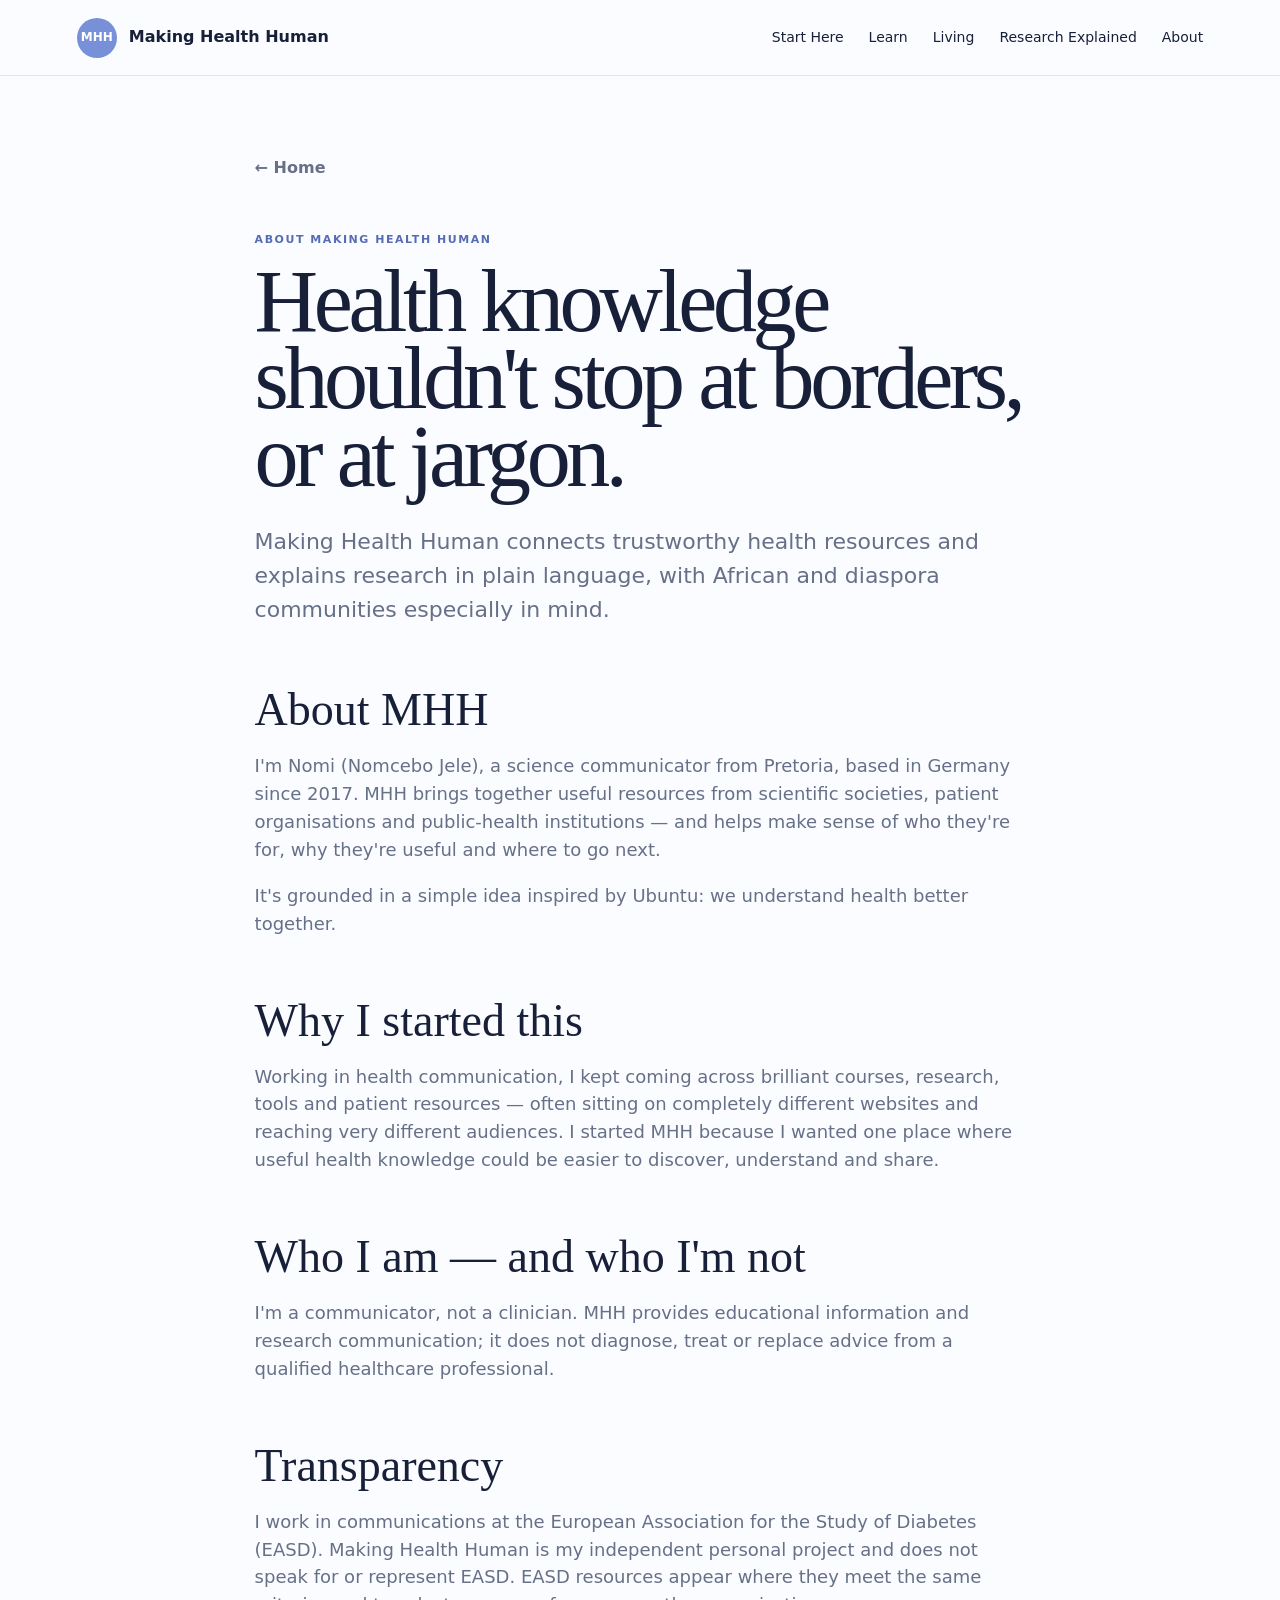
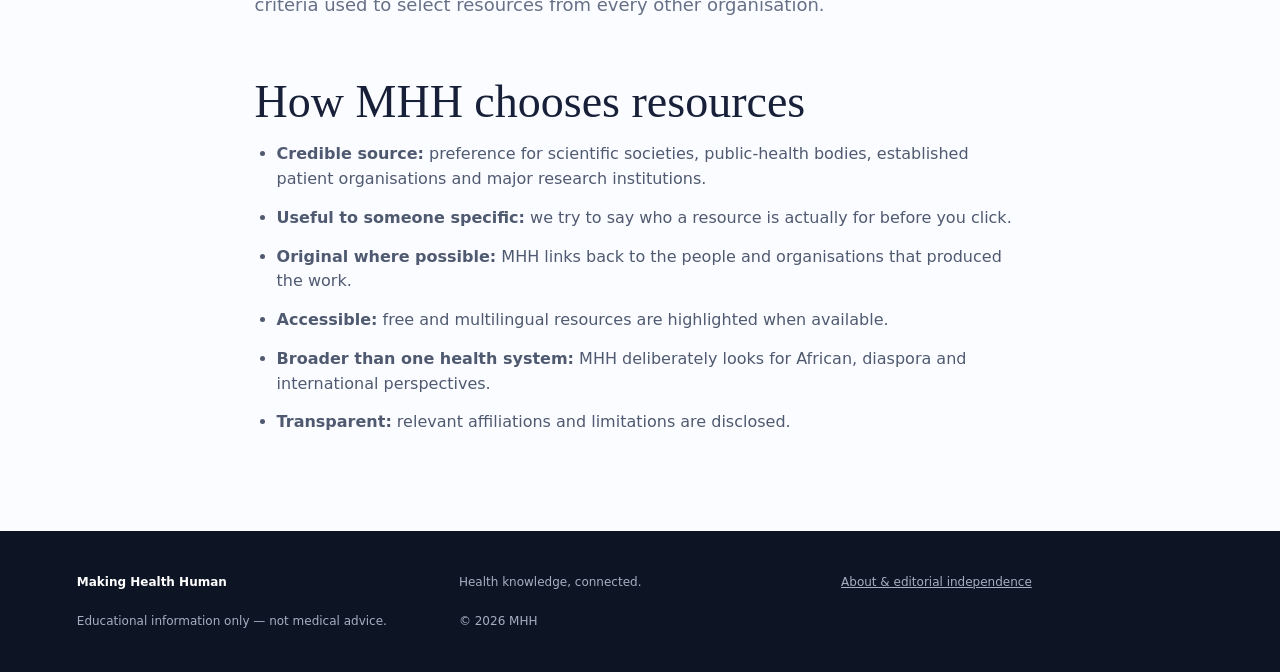
==== about.html @ a6649dd2 "Add files via upload" ====
<!doctype html><html lang="en"><head><meta charset="utf-8"><meta name="viewport" content="width=device-width,initial-scale=1"><title>About Making Health Human | MHH</title><meta name="description" content="Meet Making Health Human: an independent health and science communication project connecting trustworthy resources and explaining research in plain language."><meta name="robots" content="index,follow"><link rel="canonical" href="https://nomcebo12-ux.github.io/making-health-human/about.html"><meta property="og:type" content="website"><meta property="og:title" content="About Making Health Human | MHH"><meta property="og:description" content="Meet Making Health Human: an independent health and science communication project connecting trustworthy resources and explaining research in plain language."><meta property="og:url" content="https://nomcebo12-ux.github.io/making-health-human/about.html"><meta property="og:site_name" content="Making Health Human"><meta name="twitter:card" content="summary"><link rel="stylesheet" href="styles.css"><script type="application/ld+json">{"@context":"https://schema.org","@type":"AboutPage","name":"About Making Health Human","url":"https://nomcebo12-ux.github.io/making-health-human/about.html","isPartOf":{"@type":"WebSite","name":"Making Health Human"}}</script></head><body><header><a class="brand" href="index.html" aria-label="Making Health Human home"><b>MHH</b> Making Health Human</a><nav><a href="diabetes.html#start">Start Here</a><a href="diabetes.html#learn">Learn</a><a href="diabetes.html#living">Living</a><a href="diabetes.html#research">Research Explained</a><a href="about.html">About</a></nav></header><main><section class="article about-page"><a href="index.html">← Home</a><small>ABOUT MAKING HEALTH HUMAN</small><h1>Health knowledge shouldn't stop at borders, or at jargon.</h1><p class="dek">Making Health Human connects trustworthy health resources and explains research in plain language, with African and diaspora communities especially in mind.</p>
<h2>About MHH</h2><p>I'm Nomi (Nomcebo Jele), a science communicator from Pretoria, based in Germany since 2017. MHH brings together useful resources from scientific societies, patient organisations and public-health institutions — and helps make sense of who they're for, why they're useful and where to go next.</p><p>It's grounded in a simple idea inspired by Ubuntu: we understand health better together.</p>
<h2>Why I started this</h2><p>Working in health communication, I kept coming across brilliant courses, research, tools and patient resources — often sitting on completely different websites and reaching very different audiences. I started MHH because I wanted one place where useful health knowledge could be easier to discover, understand and share.</p>
<h2>Who I am — and who I'm not</h2><p>I'm a communicator, not a clinician. MHH provides educational information and research communication; it does not diagnose, treat or replace advice from a qualified healthcare professional.</p>
<h2>Transparency</h2><p>I work in communications at the European Association for the Study of Diabetes (EASD). Making Health Human is my independent personal project and does not speak for or represent EASD. EASD resources appear where they meet the same criteria used to select resources from every other organisation.</p>
<h2>How MHH chooses resources</h2><ul class="clean-list"><li><strong>Credible source:</strong> preference for scientific societies, public-health bodies, established patient organisations and major research institutions.</li><li><strong>Useful to someone specific:</strong> we try to say who a resource is actually for before you click.</li><li><strong>Original where possible:</strong> MHH links back to the people and organisations that produced the work.</li><li><strong>Accessible:</strong> free and multilingual resources are highlighted when available.</li><li><strong>Broader than one health system:</strong> MHH deliberately looks for African, diaspora and international perspectives.</li><li><strong>Transparent:</strong> relevant affiliations and limitations are disclosed.</li></ul>
</section></main><footer><b>Making Health Human</b><span>Health knowledge, connected.</span><span><a href="about.html">About & editorial independence</a></span><span>Educational information only — not medical advice.</span><span>© 2026 MHH</span></footer></body></html>
---- styles.css ----
:root{--blue:#7890d8;--ink:#172038;--muted:#667087;--paper:#fbfcff;--pale:#eff3fb;--line:#dfe5f2;--dark:#11182a}*{box-sizing:border-box}html{scroll-behavior:smooth}body{margin:0;background:var(--paper);color:var(--ink);font:16px/1.55 Inter,system-ui,-apple-system,sans-serif}a{color:inherit;text-decoration:none}header{height:76px;padding:0 6vw;display:flex;align-items:center;justify-content:space-between;border-bottom:1px solid var(--line);background:#fbfcfff2;position:sticky;top:0;z-index:5;backdrop-filter:blur(10px)}.brand{display:flex;gap:12px;align-items:center;font-weight:700}.brand b{background:var(--blue);color:white;width:40px;height:40px;border-radius:50%;display:grid;place-items:center;font-size:12px}nav{display:flex;gap:25px;font-size:14px}section{padding:95px 7vw}.hero{min-height:650px;display:flex;flex-direction:column;justify-content:center;background:radial-gradient(circle at 80% 25%,#dce4fa,transparent 30%)}small,.card span,.resource span{display:block;color:#566db4;font-size:11px;font-weight:800;letter-spacing:.14em;margin-bottom:12px}h1,h2,h3{font-family:Georgia,serif;font-weight:500}.hero h1,.topic h1,.article h1{font-size:clamp(58px,9vw,120px);line-height:.88;letter-spacing:-.05em;margin:15px 0 30px}.hero h1 em{color:var(--blue);font-weight:400}.hero>p,.topic>p,.article>p{font-size:21px;color:var(--muted);max-width:720px}.btn{display:inline-block;background:var(--ink);color:white;border-radius:999px;padding:13px 19px;font-weight:700;width:max-content;margin-top:20px}h2{font-size:clamp(38px,5vw,64px);line-height:1.02;margin:10px 0 40px}.grid{display:grid;grid-template-columns:repeat(3,1fr);gap:15px}.card,.resource{background:white;border:1px solid var(--line);border-radius:20px;padding:28px;min-height:290px}.card h3,.resource h3,.four h3{font-size:29px;line-height:1.08;margin:25px 0 12px}.card p,.resource p,.four p{color:var(--muted)}.card.live,.resource.live{border-color:#b9c6eb}.card.live:hover,.resource.live:hover{transform:translateY(-4px);box-shadow:0 18px 45px #3549781a}.pale{background:var(--pale)}.four{display:grid;grid-template-columns:repeat(4,1fr);gap:14px}.four article{background:white;border-radius:18px;padding:27px;min-height:230px}.four b{font-size:11px;color:#566db4}.about{background:#dfe6f8;display:grid;grid-template-columns:1fr 1fr;gap:70px}.about p{font-size:19px}.topic{background:linear-gradient(135deg,#eef2fc,#fbfcff)}.topic>a,.article>a{display:block;margin-bottom:50px;color:var(--muted);font-weight:700}.chips{display:flex;gap:8px;flex-wrap:wrap;margin-top:30px}.chips a{background:white;border:1px solid var(--line);border-radius:999px;padding:8px 12px;font-size:13px;font-weight:700}.resources{display:grid;grid-template-columns:1fr 1fr;gap:15px}.resource{display:flex;flex-direction:column}.resource i{font-size:12px;color:var(--muted);margin-top:auto}.dark{background:var(--dark);color:white}.dark>p{color:#aeb8cc;max-width:700px}.darkcard{background:#1c2539;border-color:#303b54;color:white}.darkcard p,.darkcard i{color:#aeb8cc}.note{background:var(--pale);border-radius:18px;padding:30px;max-width:900px}.note p{color:var(--muted)}.article{max-width:1100px}.coming{margin-top:55px;background:var(--pale);border-radius:22px;padding:45px;max-width:800px}.coming h2{font-size:40px;margin-bottom:15px}footer{background:#0d1424;color:white;padding:42px 6vw;display:grid;grid-template-columns:1fr 1fr 1fr;gap:20px;font-size:12px}footer span{color:#a6afc1}@media(max-width:800px){nav{display:none}section{padding:65px 24px}.hero{min-height:560px}.grid,.resources,.four,.about{grid-template-columns:1fr}.card{min-height:250px}.about{gap:15px}.coming{padding:30px 24px}footer{grid-template-columns:1fr}}
.section-intro{font-size:18px;color:var(--muted);max-width:760px;margin:-22px 0 36px}.resource-grid{display:grid;grid-template-columns:repeat(2,1fr);gap:15px}.resource-grid .resource{min-height:360px}.resource strong{margin-top:auto;padding-top:20px;font-size:14px}.resource-top{display:flex;align-items:center;justify-content:space-between;gap:12px}.resource-top span{margin:0;text-align:right}.source-mark{width:48px;height:48px;border-radius:14px;background:#e5eafa;display:grid;place-items:center;color:#435caa;font-size:12px;letter-spacing:.05em}.tags{display:flex;gap:6px;flex-wrap:wrap;margin:10px 0 18px}.tags em{font-style:normal;font-size:11px;font-weight:700;color:#4d5e84;background:#f0f3fa;border-radius:999px;padding:6px 9px}.why{background:#f5f7fc;border-radius:12px;padding:13px 14px;color:var(--muted);font-size:13px}.why b{display:block;color:var(--ink);margin-bottom:3px}.global{background:#e5ebfa}.world-grid{display:grid;grid-template-columns:repeat(5,1fr);gap:12px}.world-card{background:white;border-radius:20px;padding:22px;min-height:285px;display:flex;flex-direction:column;border:1px solid #d7def0;transition:.2s}.world-card:hover{transform:translateY(-4px);box-shadow:0 18px 45px #3549781a}.world-card>b{width:48px;height:48px;border-radius:50%;background:var(--ink);color:white;display:grid;place-items:center;font-size:12px}.world-card>span{font-size:10px;font-weight:800;letter-spacing:.12em;color:#6574a0;margin-top:22px}.world-card h3{font-size:24px;margin:8px 0}.world-card p{color:var(--muted);font-size:14px}.world-card strong{font-size:13px;margin-top:auto}.editorial-note{margin-top:24px;background:#f8faff;border:1px solid #d3dcf2;border-radius:16px;padding:20px;color:#58637c;max-width:980px}.darkwhy{background:#242f46;color:#b8c1d4}.darkwhy b{color:white}.medical-note{margin-top:12px}@media(max-width:1050px){.world-grid{grid-template-columns:repeat(3,1fr)}}@media(max-width:800px){.resource-grid,.world-grid{grid-template-columns:1fr}.resource-grid .resource{min-height:330px}.world-card{min-height:230px}.section-intro{margin-top:-25px}}

/* v0.3 editorial + SEO-friendly content layout */
.text-link{display:inline-block;margin-top:18px;font-weight:800;color:#314d9d}.voices{background:#f8f5ef}.explainer{padding:80px 7vw;max-width:950px;margin:auto}.explainer h1,.about-page h1{font-size:clamp(48px,7vw,88px)}.explainer h2,.about-page h2{font-size:clamp(30px,4vw,46px);margin:60px 0 16px}.explainer p,.about-page p{font-size:18px;max-width:800px}.dek{font-size:22px!important;color:var(--muted);margin-bottom:45px}.key-stat{background:var(--dark);color:white;border-radius:24px;padding:35px;margin:35px 0 60px;display:flex;gap:25px;align-items:center}.key-stat b{font:500 clamp(42px,7vw,76px)/1 Georgia,serif}.key-stat span{max-width:330px;color:#c9d0df}.africa-callout{background:#e7ecfa;border-radius:24px;padding:38px;margin:60px 0}.africa-callout h2{margin:8px 0 18px}.clean-list{max-width:800px;padding-left:22px}.clean-list li{margin:14px 0;color:#4f5a71}.source-box{border-top:1px solid var(--line);margin-top:65px;padding-top:30px}.source-box .tiny{font-size:12px;color:var(--muted);margin-top:25px}.about-page{padding:80px 7vw;max-width:950px;margin:auto}footer a{text-decoration:underline}.world-grid{grid-template-columns:repeat(3,1fr)}@media(max-width:800px){.explainer,.about-page{padding:55px 24px}.key-stat{display:block}.key-stat span{display:block;margin-top:12px}.world-grid{grid-template-columns:1fr}}
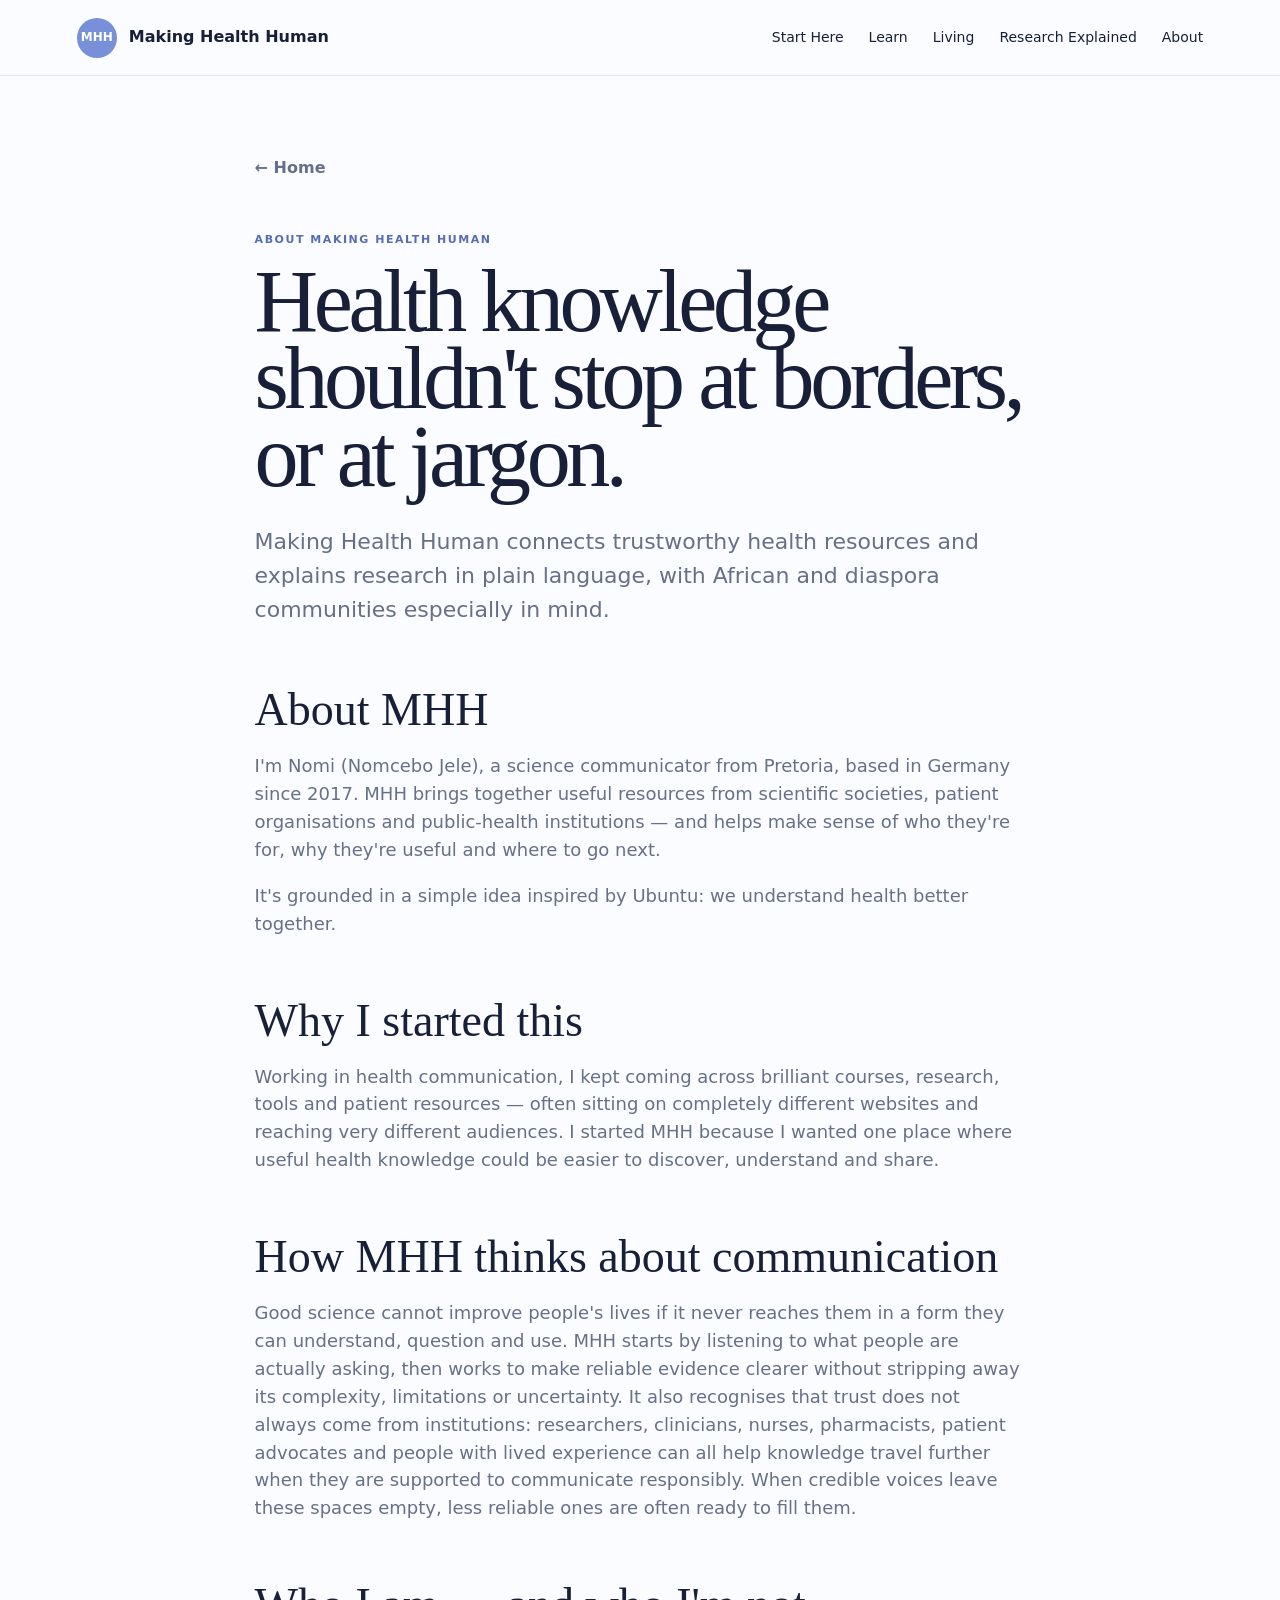
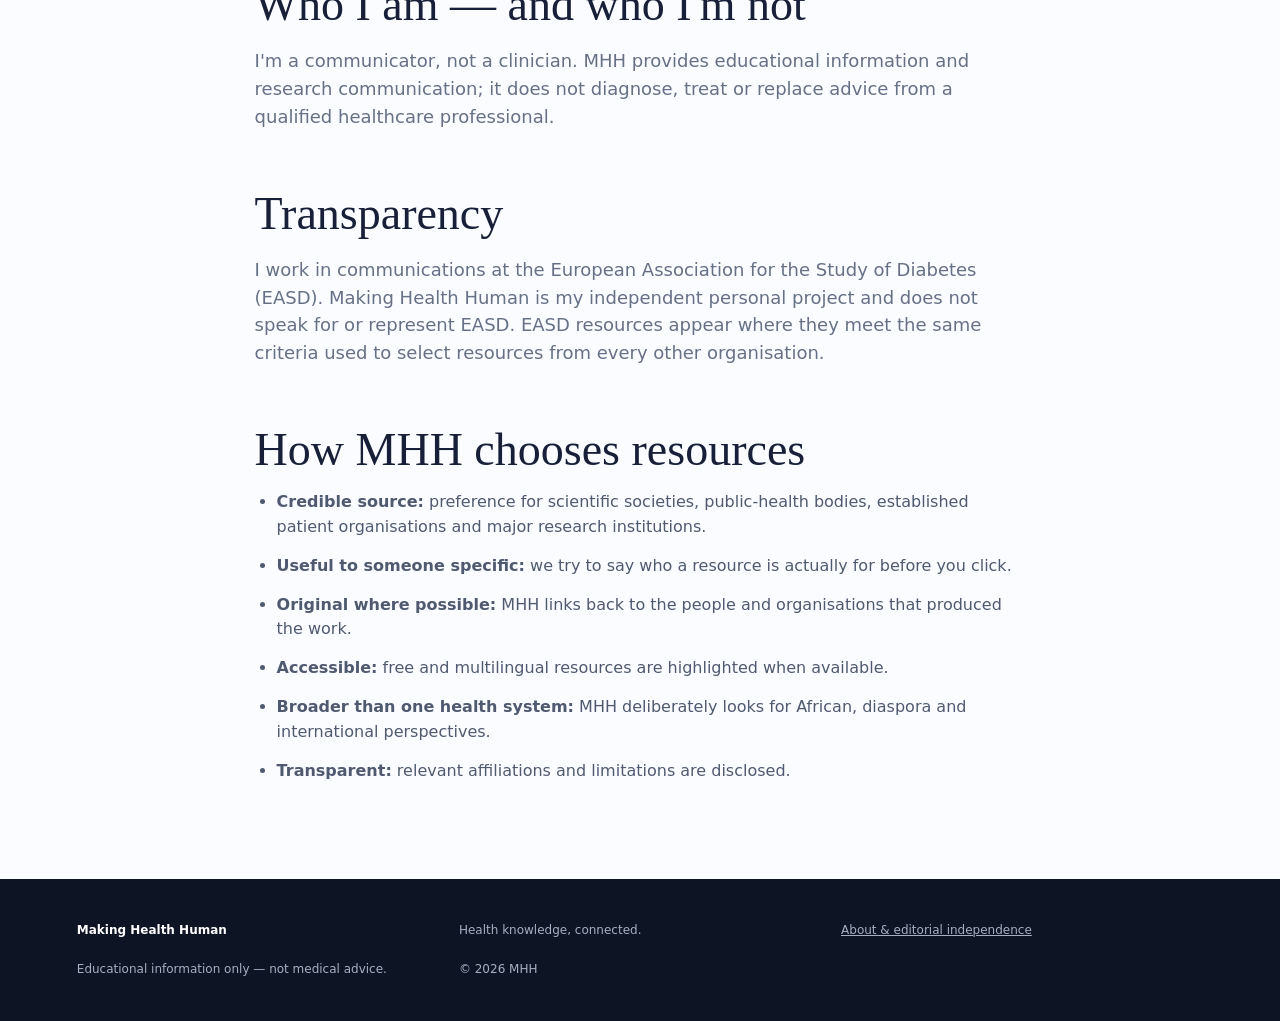
==== commit 8f52f340: "Clarify MHH communication philosophy" ====
--- a/about.html
+++ b/about.html
@@ -1,6 +1,7 @@
 <!doctype html><html lang="en"><head><meta charset="utf-8"><meta name="viewport" content="width=device-width,initial-scale=1"><title>About Making Health Human | MHH</title><meta name="description" content="Meet Making Health Human: an independent health and science communication project connecting trustworthy resources and explaining research in plain language."><meta name="robots" content="index,follow"><link rel="canonical" href="https://nomcebo12-ux.github.io/making-health-human/about.html"><meta property="og:type" content="website"><meta property="og:title" content="About Making Health Human | MHH"><meta property="og:description" content="Meet Making Health Human: an independent health and science communication project connecting trustworthy resources and explaining research in plain language."><meta property="og:url" content="https://nomcebo12-ux.github.io/making-health-human/about.html"><meta property="og:site_name" content="Making Health Human"><meta name="twitter:card" content="summary"><link rel="stylesheet" href="styles.css"><script type="application/ld+json">{"@context":"https://schema.org","@type":"AboutPage","name":"About Making Health Human","url":"https://nomcebo12-ux.github.io/making-health-human/about.html","isPartOf":{"@type":"WebSite","name":"Making Health Human"}}</script></head><body><header><a class="brand" href="index.html" aria-label="Making Health Human home"><b>MHH</b> Making Health Human</a><nav><a href="diabetes.html#start">Start Here</a><a href="diabetes.html#learn">Learn</a><a href="diabetes.html#living">Living</a><a href="diabetes.html#research">Research Explained</a><a href="about.html">About</a></nav></header><main><section class="article about-page"><a href="index.html">← Home</a><small>ABOUT MAKING HEALTH HUMAN</small><h1>Health knowledge shouldn't stop at borders, or at jargon.</h1><p class="dek">Making Health Human connects trustworthy health resources and explains research in plain language, with African and diaspora communities especially in mind.</p>
 <h2>About MHH</h2><p>I'm Nomi (Nomcebo Jele), a science communicator from Pretoria, based in Germany since 2017. MHH brings together useful resources from scientific societies, patient organisations and public-health institutions — and helps make sense of who they're for, why they're useful and where to go next.</p><p>It's grounded in a simple idea inspired by Ubuntu: we understand health better together.</p>
 <h2>Why I started this</h2><p>Working in health communication, I kept coming across brilliant courses, research, tools and patient resources — often sitting on completely different websites and reaching very different audiences. I started MHH because I wanted one place where useful health knowledge could be easier to discover, understand and share.</p>
+<h2>How MHH thinks about communication</h2><p>Good science cannot improve people's lives if it never reaches them in a form they can understand, question and use. MHH starts by listening to what people are actually asking, then works to make reliable evidence clearer without stripping away its complexity, limitations or uncertainty. It also recognises that trust does not always come from institutions: researchers, clinicians, nurses, pharmacists, patient advocates and people with lived experience can all help knowledge travel further when they are supported to communicate responsibly. When credible voices leave these spaces empty, less reliable ones are often ready to fill them.</p>
 <h2>Who I am — and who I'm not</h2><p>I'm a communicator, not a clinician. MHH provides educational information and research communication; it does not diagnose, treat or replace advice from a qualified healthcare professional.</p>
 <h2>Transparency</h2><p>I work in communications at the European Association for the Study of Diabetes (EASD). Making Health Human is my independent personal project and does not speak for or represent EASD. EASD resources appear where they meet the same criteria used to select resources from every other organisation.</p>
 <h2>How MHH chooses resources</h2><ul class="clean-list"><li><strong>Credible source:</strong> preference for scientific societies, public-health bodies, established patient organisations and major research institutions.</li><li><strong>Useful to someone specific:</strong> we try to say who a resource is actually for before you click.</li><li><strong>Original where possible:</strong> MHH links back to the people and organisations that produced the work.</li><li><strong>Accessible:</strong> free and multilingual resources are highlighted when available.</li><li><strong>Broader than one health system:</strong> MHH deliberately looks for African, diaspora and international perspectives.</li><li><strong>Transparent:</strong> relevant affiliations and limitations are disclosed.</li></ul>
--- a/styles.css
+++ b/styles.css
@@ -1,5 +1,6 @@
 :root{--blue:#7890d8;--ink:#172038;--muted:#667087;--paper:#fbfcff;--pale:#eff3fb;--line:#dfe5f2;--dark:#11182a}*{box-sizing:border-box}html{scroll-behavior:smooth}body{margin:0;background:var(--paper);color:var(--ink);font:16px/1.55 Inter,system-ui,-apple-system,sans-serif}a{color:inherit;text-decoration:none}header{height:76px;padding:0 6vw;display:flex;align-items:center;justify-content:space-between;border-bottom:1px solid var(--line);background:#fbfcfff2;position:sticky;top:0;z-index:5;backdrop-filter:blur(10px)}.brand{display:flex;gap:12px;align-items:center;font-weight:700}.brand b{background:var(--blue);color:white;width:40px;height:40px;border-radius:50%;display:grid;place-items:center;font-size:12px}nav{display:flex;gap:25px;font-size:14px}section{padding:95px 7vw}.hero{min-height:650px;display:flex;flex-direction:column;justify-content:center;background:radial-gradient(circle at 80% 25%,#dce4fa,transparent 30%)}small,.card span,.resource span{display:block;color:#566db4;font-size:11px;font-weight:800;letter-spacing:.14em;margin-bottom:12px}h1,h2,h3{font-family:Georgia,serif;font-weight:500}.hero h1,.topic h1,.article h1{font-size:clamp(58px,9vw,120px);line-height:.88;letter-spacing:-.05em;margin:15px 0 30px}.hero h1 em{color:var(--blue);font-weight:400}.hero>p,.topic>p,.article>p{font-size:21px;color:var(--muted);max-width:720px}.btn{display:inline-block;background:var(--ink);color:white;border-radius:999px;padding:13px 19px;font-weight:700;width:max-content;margin-top:20px}h2{font-size:clamp(38px,5vw,64px);line-height:1.02;margin:10px 0 40px}.grid{display:grid;grid-template-columns:repeat(3,1fr);gap:15px}.card,.resource{background:white;border:1px solid var(--line);border-radius:20px;padding:28px;min-height:290px}.card h3,.resource h3,.four h3{font-size:29px;line-height:1.08;margin:25px 0 12px}.card p,.resource p,.four p{color:var(--muted)}.card.live,.resource.live{border-color:#b9c6eb}.card.live:hover,.resource.live:hover{transform:translateY(-4px);box-shadow:0 18px 45px #3549781a}.pale{background:var(--pale)}.four{display:grid;grid-template-columns:repeat(4,1fr);gap:14px}.four article{background:white;border-radius:18px;padding:27px;min-height:230px}.four b{font-size:11px;color:#566db4}.about{background:#dfe6f8;display:grid;grid-template-columns:1fr 1fr;gap:70px}.about p{font-size:19px}.topic{background:linear-gradient(135deg,#eef2fc,#fbfcff)}.topic>a,.article>a{display:block;margin-bottom:50px;color:var(--muted);font-weight:700}.chips{display:flex;gap:8px;flex-wrap:wrap;margin-top:30px}.chips a{background:white;border:1px solid var(--line);border-radius:999px;padding:8px 12px;font-size:13px;font-weight:700}.resources{display:grid;grid-template-columns:1fr 1fr;gap:15px}.resource{display:flex;flex-direction:column}.resource i{font-size:12px;color:var(--muted);margin-top:auto}.dark{background:var(--dark);color:white}.dark>p{color:#aeb8cc;max-width:700px}.darkcard{background:#1c2539;border-color:#303b54;color:white}.darkcard p,.darkcard i{color:#aeb8cc}.note{background:var(--pale);border-radius:18px;padding:30px;max-width:900px}.note p{color:var(--muted)}.article{max-width:1100px}.coming{margin-top:55px;background:var(--pale);border-radius:22px;padding:45px;max-width:800px}.coming h2{font-size:40px;margin-bottom:15px}footer{background:#0d1424;color:white;padding:42px 6vw;display:grid;grid-template-columns:1fr 1fr 1fr;gap:20px;font-size:12px}footer span{color:#a6afc1}@media(max-width:800px){nav{display:none}section{padding:65px 24px}.hero{min-height:560px}.grid,.resources,.four,.about{grid-template-columns:1fr}.card{min-height:250px}.about{gap:15px}.coming{padding:30px 24px}footer{grid-template-columns:1fr}}
-.section-intro{font-size:18px;color:var(--muted);max-width:760px;margin:-22px 0 36px}.resource-grid{display:grid;grid-template-columns:repeat(2,1fr);gap:15px}.resource-grid .resource{min-height:360px}.resource strong{margin-top:auto;padding-top:20px;font-size:14px}.resource-top{display:flex;align-items:center;justify-content:space-between;gap:12px}.resource-top span{margin:0;text-align:right}.source-mark{width:48px;height:48px;border-radius:14px;background:#e5eafa;display:grid;place-items:center;color:#435caa;font-size:12px;letter-spacing:.05em}.tags{display:flex;gap:6px;flex-wrap:wrap;margin:10px 0 18px}.tags em{font-style:normal;font-size:11px;font-weight:700;color:#4d5e84;background:#f0f3fa;border-radius:999px;padding:6px 9px}.why{background:#f5f7fc;border-radius:12px;padding:13px 14px;color:var(--muted);font-size:13px}.why b{display:block;color:var(--ink);margin-bottom:3px}.global{background:#e5ebfa}.world-grid{display:grid;grid-template-columns:repeat(5,1fr);gap:12px}.world-card{background:white;border-radius:20px;padding:22px;min-height:285px;display:flex;flex-direction:column;border:1px solid #d7def0;transition:.2s}.world-card:hover{transform:translateY(-4px);box-shadow:0 18px 45px #3549781a}.world-card>b{width:48px;height:48px;border-radius:50%;background:var(--ink);color:white;display:grid;place-items:center;font-size:12px}.world-card>span{font-size:10px;font-weight:800;letter-spacing:.12em;color:#6574a0;margin-top:22px}.world-card h3{font-size:24px;margin:8px 0}.world-card p{color:var(--muted);font-size:14px}.world-card strong{font-size:13px;margin-top:auto}.editorial-note{margin-top:24px;background:#f8faff;border:1px solid #d3dcf2;border-radius:16px;padding:20px;color:#58637c;max-width:980px}.darkwhy{background:#242f46;color:#b8c1d4}.darkwhy b{color:white}.medical-note{margin-top:12px}@media(max-width:1050px){.world-grid{grid-template-columns:repeat(3,1fr)}}@media(max-width:800px){.resource-grid,.world-grid{grid-template-columns:1fr}.resource-grid .resource{min-height:330px}.world-card{min-height:230px}.section-intro{margin-top:-25px}}
-
-/* v0.3 editorial + SEO-friendly content layout */
-.text-link{display:inline-block;margin-top:18px;font-weight:800;color:#314d9d}.voices{background:#f8f5ef}.explainer{padding:80px 7vw;max-width:950px;margin:auto}.explainer h1,.about-page h1{font-size:clamp(48px,7vw,88px)}.explainer h2,.about-page h2{font-size:clamp(30px,4vw,46px);margin:60px 0 16px}.explainer p,.about-page p{font-size:18px;max-width:800px}.dek{font-size:22px!important;color:var(--muted);margin-bottom:45px}.key-stat{background:var(--dark);color:white;border-radius:24px;padding:35px;margin:35px 0 60px;display:flex;gap:25px;align-items:center}.key-stat b{font:500 clamp(42px,7vw,76px)/1 Georgia,serif}.key-stat span{max-width:330px;color:#c9d0df}.africa-callout{background:#e7ecfa;border-radius:24px;padding:38px;margin:60px 0}.africa-callout h2{margin:8px 0 18px}.clean-list{max-width:800px;padding-left:22px}.clean-list li{margin:14px 0;color:#4f5a71}.source-box{border-top:1px solid var(--line);margin-top:65px;padding-top:30px}.source-box .tiny{font-size:12px;color:var(--muted);margin-top:25px}.about-page{padding:80px 7vw;max-width:950px;margin:auto}footer a{text-decoration:underline}.world-grid{grid-template-columns:repeat(3,1fr)}@media(max-width:800px){.explainer,.about-page{padding:55px 24px}.key-stat{display:block}.key-stat span{display:block;margin-top:12px}.world-grid{grid-template-columns:1fr}}+.section-intro{font-size:18px;color:var(--muted);max-width:760px;margin:-22px 0 36px}.resource-grid{display:grid;grid-template-columns:repeat(2,1fr);gap:15px}.resource-grid .resource{min-height:360px}.resource strong{margin-top:auto;padding-top:20px;font-size:14px}.global{background:#e5ebfa}.world-grid{display:grid;grid-template-columns:repeat(3,1fr);gap:12px}.world-card{background:white;border-radius:20px;padding:22px;min-height:285px;display:flex;flex-direction:column;border:1px solid #d7def0}.world-card>b{width:48px;height:48px;border-radius:50%;background:var(--ink);color:white;display:grid;place-items:center;font-size:12px}.world-card>span{font-size:10px;font-weight:800;letter-spacing:.12em;color:#6574a0;margin-top:22px}.world-card h3{font-size:24px;margin:8px 0}.world-card p{color:var(--muted);font-size:14px}.world-card strong{font-size:13px;margin-top:auto}.editorial-note{margin-top:24px;background:#f8faff;border:1px solid #d3dcf2;border-radius:16px;padding:20px;color:#58637c;max-width:980px}.text-link{display:inline-block;margin-top:18px;font-weight:800;color:#314d9d}.voices{background:#f8f5ef}.explainer{padding:80px 7vw;max-width:950px;margin:auto}.explainer h1,.about-page h1{font-size:clamp(48px,7vw,88px)}.explainer h2,.about-page h2{font-size:clamp(30px,4vw,46px);margin:60px 0 16px}.explainer p,.about-page p{font-size:18px;max-width:800px}.dek{font-size:22px!important;color:var(--muted);margin-bottom:45px}.africa-callout{background:#e7ecfa;border-radius:24px;padding:38px;margin:60px 0}.clean-list{max-width:800px;padding-left:22px}.clean-list li{margin:14px 0;color:#4f5a71}.source-box{border-top:1px solid var(--line);margin-top:65px;padding-top:30px}.source-box .tiny{font-size:12px;color:var(--muted)}.about-page{padding:80px 7vw;max-width:950px;margin:auto}footer a{text-decoration:underline}.spotlight-head{display:flex;justify-content:space-between;gap:25px;align-items:end;margin-bottom:34px}.spotlight-head h2{margin-bottom:0}.spotlight-month{background:var(--ink);color:white;border-radius:999px;padding:9px 14px;font-size:11px;font-weight:800;letter-spacing:.12em}.all-countries{margin-top:30px}.all-countries summary{cursor:pointer;font-weight:800}.all-countries .world-grid{margin-top:20px}.whats-new{background:#f8f5ef}.news-grid{display:grid;grid-template-columns:repeat(2,1fr);gap:15px}.news-card{background:white;border:1px solid #e3ded5;border-radius:20px;padding:28px;display:flex;flex-direction:column;min-height:300px}.news-card span{font-size:11px;font-weight:800;letter-spacing:.12em;color:#7b6651}.news-card h3{font-size:30px;line-height:1.08;margin:20px 0 12px}.news-card p{color:var(--muted)}.news-card strong{margin-top:auto}.summary-source{background:#eef2fc;border-radius:18px;padding:22px 25px;margin:30px 0 45px;display:grid;gap:5px}.summary-source span{color:var(--muted)}.mhh-infographic{padding:45px 0}.summary-five{display:grid;grid-template-columns:repeat(2,1fr);gap:14px}.summary-five article{background:#f2f5fb;border:1px solid var(--line);border-radius:20px;padding:25px}.summary-five article:last-child{grid-column:1/-1}.summary-five article>b{display:grid;place-items:center;width:42px;height:42px;border-radius:50%;background:var(--blue);color:white;font-size:12px}.summary-five h3{font-size:26px;margin:18px 0 8px}.summary-five p{font-size:15px;color:var(--muted)}
+/* v0.5 human, prevention, movement */
+.human-photo-band{padding:0;display:grid;grid-template-columns:1.25fr .75fr;background:var(--dark);color:white;min-height:560px}.human-photo-band img{width:100%;height:100%;min-height:560px;object-fit:cover}.human-photo-band>div{padding:70px 6vw;display:flex;flex-direction:column;justify-content:center}.human-photo-band h2{font-size:clamp(44px,4vw,70px);margin:10px 0 24px}.human-photo-band p{color:#c6cedd;font-size:19px}.human-photo-band>div>span,.movement-photo span{font-size:10px;color:#98a3b8;margin-top:20px}.prevention{background:#f3f6ed}.split-intro{display:grid;grid-template-columns:1fr 1fr;gap:70px;align-items:end;margin-bottom:45px}.split-intro h2{margin-bottom:0}.split-intro>p{font-size:18px;color:var(--muted);max-width:650px}.movement-section{display:grid;grid-template-columns:1fr 1fr;padding:0;background:#e9eef9;min-height:650px}.movement-photo{position:relative}.movement-photo img{width:100%;height:100%;min-height:650px;object-fit:cover}.movement-photo span{position:absolute;bottom:14px;left:18px;background:#11182acc;color:white;padding:5px 8px;border-radius:5px}.movement-copy{padding:80px 7vw;display:flex;flex-direction:column;justify-content:center}.movement-copy h2{margin:8px 0 25px}.movement-copy>p{font-size:19px;color:var(--muted)}.movement-links{display:grid;gap:10px;margin:25px 0}.movement-links a{background:white;border-radius:16px;padding:18px 20px}.movement-links b,.movement-links span{display:block}.movement-links span{font-size:13px;color:var(--muted);margin-top:4px}.tiny-note{font-size:13px!important}.newsletter{background:var(--blue);color:white;display:grid;grid-template-columns:1fr auto;gap:45px;align-items:center}.newsletter h2{margin:8px 0 15px}.newsletter p{color:#eef1fb;max-width:680px}.newsletter .btn{background:white;color:var(--ink);margin:0;white-space:nowrap}
+@media(min-width:1000px){.explainer{max-width:1440px;padding:90px 6vw 120px}.explainer>h1{font-size:clamp(72px,7vw,112px);max-width:1180px;line-height:.92;letter-spacing:-.045em}.explainer>.dek{font-size:27px!important;max-width:900px}.explainer>.summary-source{max-width:none;grid-template-columns:180px 1fr;align-items:center;padding:28px 34px}.mhh-infographic{margin:55px -2vw;padding:64px 2vw;background:linear-gradient(135deg,#eef2fc,#f8faff 55%,#eef4fb);border-radius:32px}.mhh-infographic>h2{font-size:64px}.summary-five{grid-template-columns:repeat(3,1fr);gap:18px}.summary-five article{min-height:300px;padding:32px}.summary-five article:last-child{grid-column:auto}.summary-five h3{font-size:31px}.explainer>h2,.explainer>.africa-callout,.explainer>.source-box,.explainer>.clean-list,.explainer>p:not(.dek){max-width:1000px}}@media(min-width:1300px){.summary-five{grid-template-columns:repeat(5,1fr)}.summary-five article{min-height:355px}.summary-five h3{font-size:27px}}
+@media(max-width:800px){.resource-grid,.world-grid,.news-grid,.summary-five,.split-intro,.human-photo-band,.movement-section,.newsletter{grid-template-columns:1fr}.resource-grid .resource{min-height:300px}.spotlight-head{display:block}.spotlight-month{display:inline-block;margin-top:14px}.human-photo-band img{min-height:360px}.human-photo-band>div{padding:55px 24px}.movement-photo img{min-height:420px}.movement-copy{padding:55px 24px}.newsletter{gap:20px}.explainer{max-width:none}.mhh-infographic{padding:35px 0}.summary-five article{min-height:auto}.summary-five article:last-child{grid-column:auto}}
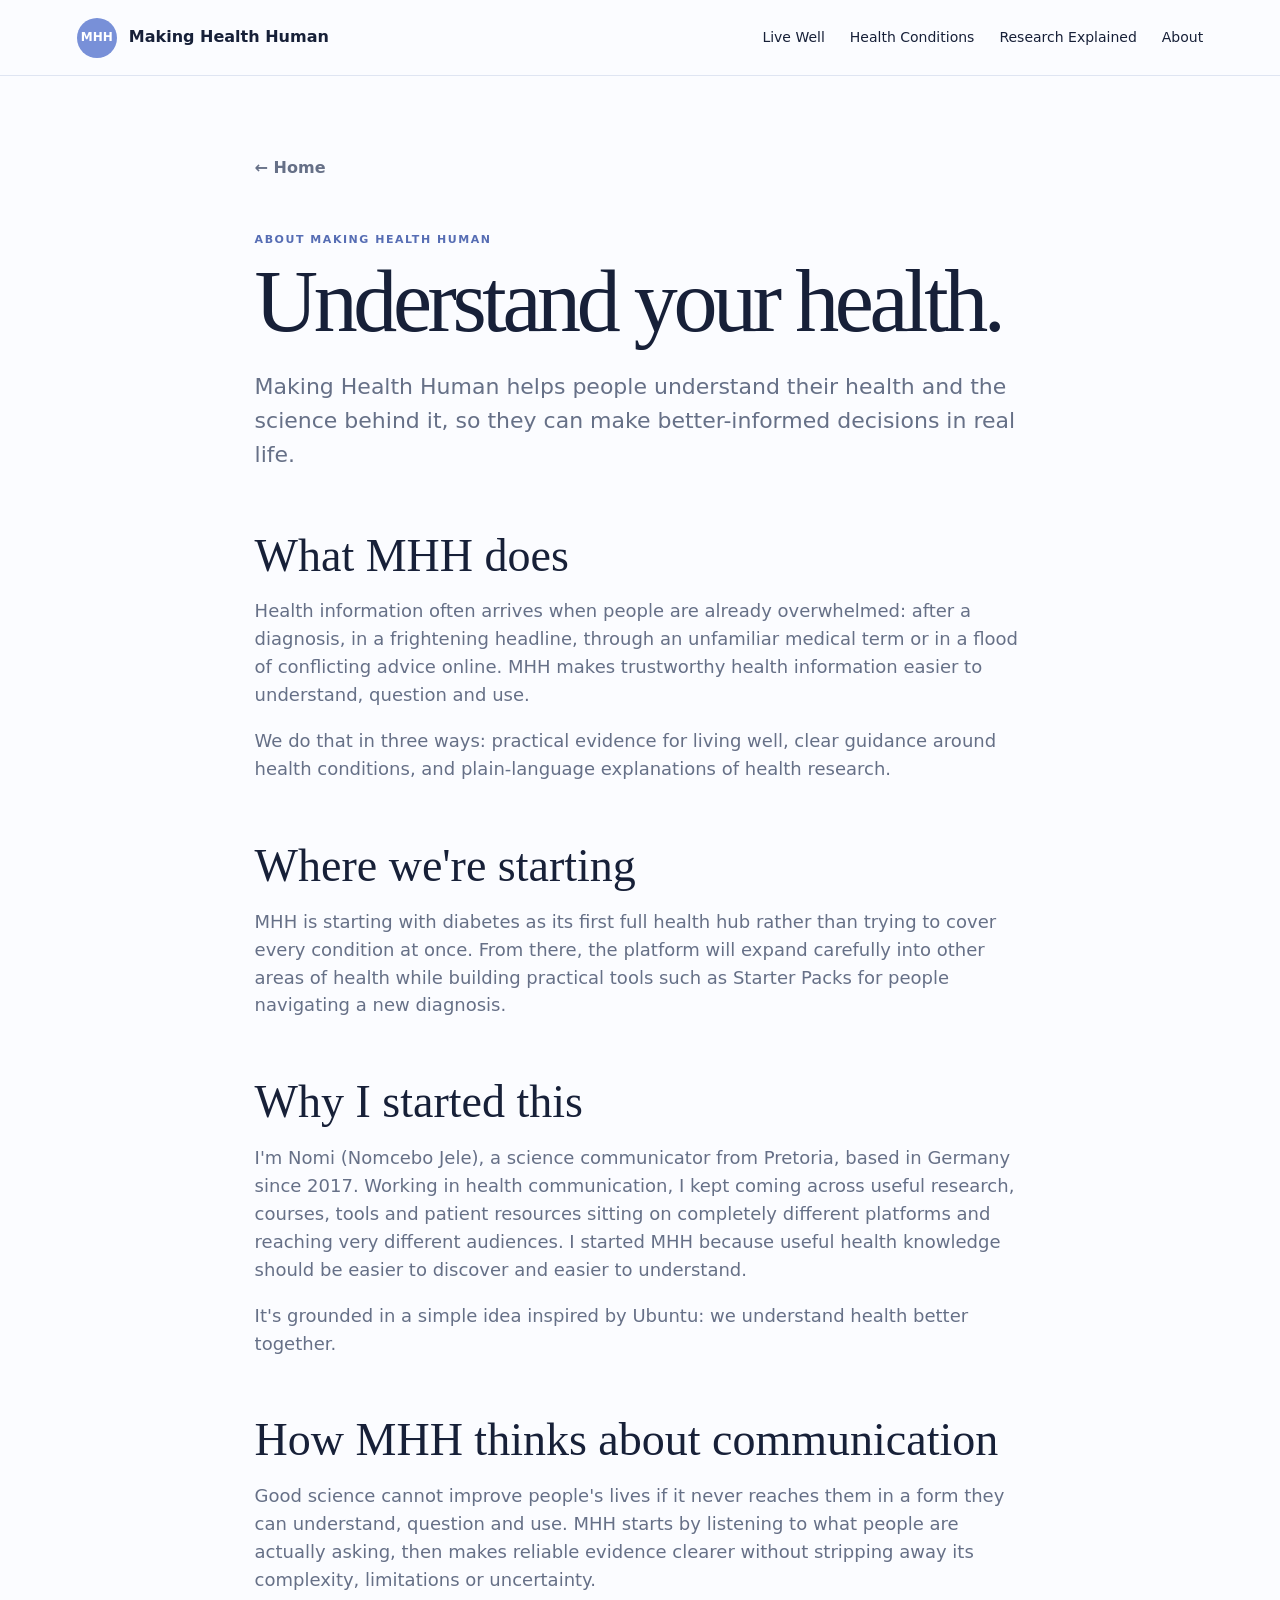
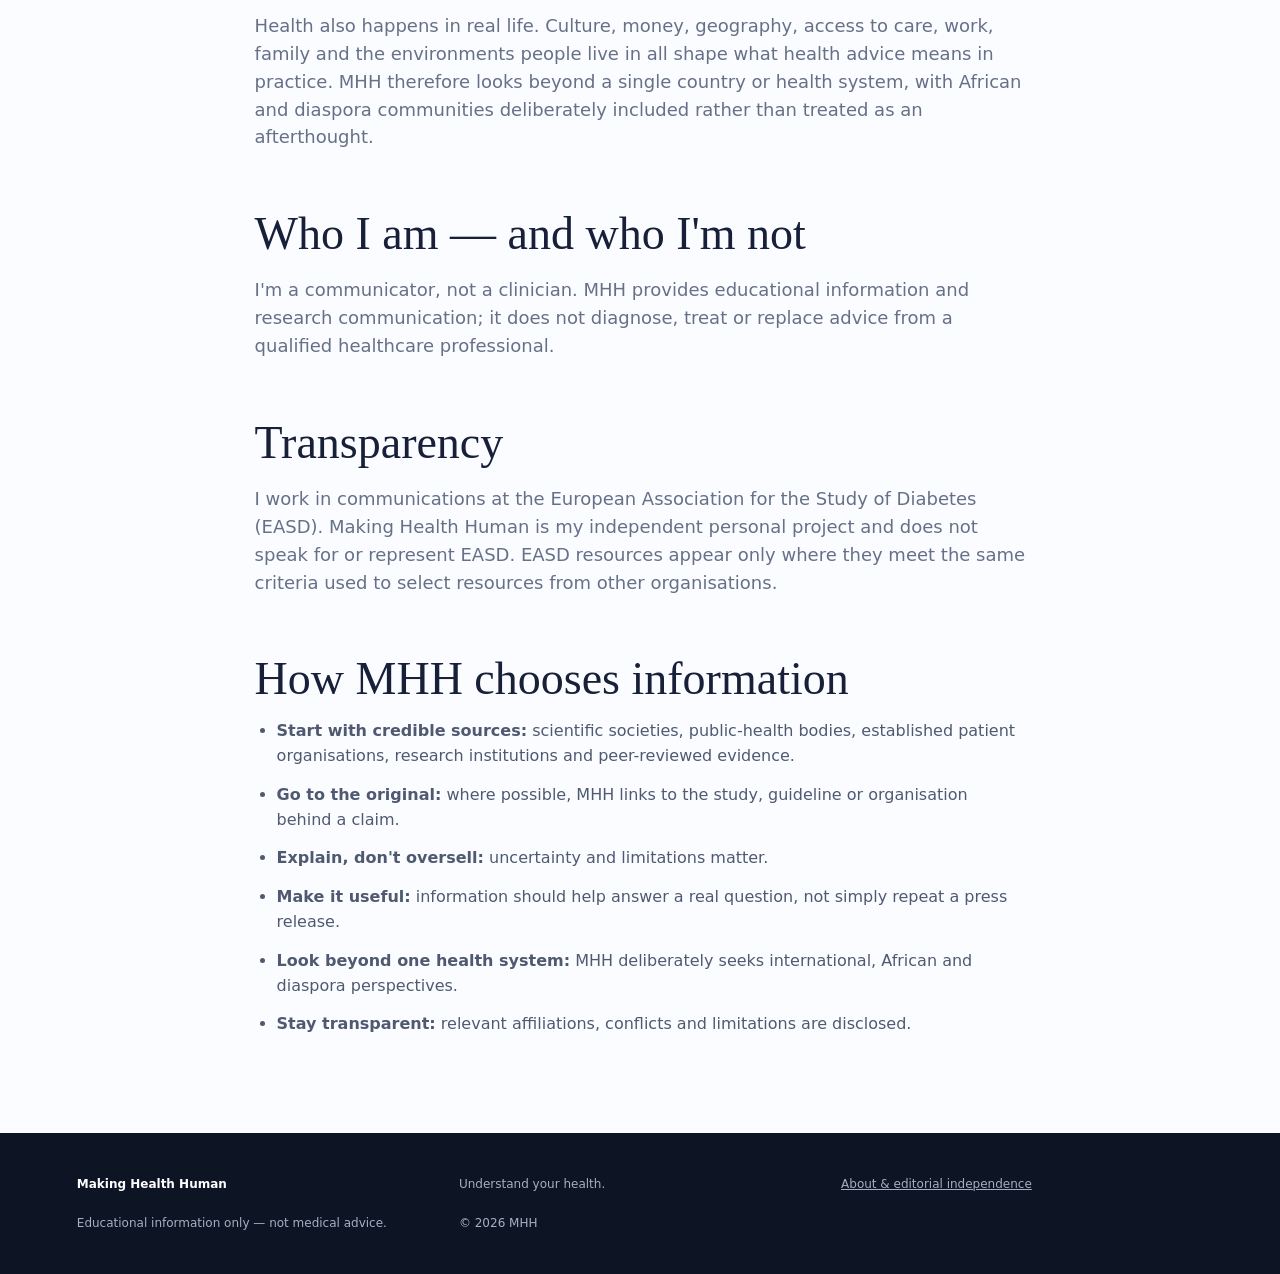
==== commit 93ad06c0: "Align About page with streamlined MHH positioning" ====
--- a/about.html
+++ b/about.html
@@ -1,8 +1,9 @@
-<!doctype html><html lang="en"><head><meta charset="utf-8"><meta name="viewport" content="width=device-width,initial-scale=1"><title>About Making Health Human | MHH</title><meta name="description" content="Meet Making Health Human: an independent health and science communication project connecting trustworthy resources and explaining research in plain language."><meta name="robots" content="index,follow"><link rel="canonical" href="https://nomcebo12-ux.github.io/making-health-human/about.html"><meta property="og:type" content="website"><meta property="og:title" content="About Making Health Human | MHH"><meta property="og:description" content="Meet Making Health Human: an independent health and science communication project connecting trustworthy resources and explaining research in plain language."><meta property="og:url" content="https://nomcebo12-ux.github.io/making-health-human/about.html"><meta property="og:site_name" content="Making Health Human"><meta name="twitter:card" content="summary"><link rel="stylesheet" href="styles.css"><script type="application/ld+json">{"@context":"https://schema.org","@type":"AboutPage","name":"About Making Health Human","url":"https://nomcebo12-ux.github.io/making-health-human/about.html","isPartOf":{"@type":"WebSite","name":"Making Health Human"}}</script></head><body><header><a class="brand" href="index.html" aria-label="Making Health Human home"><b>MHH</b> Making Health Human</a><nav><a href="diabetes.html#start">Start Here</a><a href="diabetes.html#learn">Learn</a><a href="diabetes.html#living">Living</a><a href="diabetes.html#research">Research Explained</a><a href="about.html">About</a></nav></header><main><section class="article about-page"><a href="index.html">← Home</a><small>ABOUT MAKING HEALTH HUMAN</small><h1>Health knowledge shouldn't stop at borders, or at jargon.</h1><p class="dek">Making Health Human connects trustworthy health resources and explains research in plain language, with African and diaspora communities especially in mind.</p>
-<h2>About MHH</h2><p>I'm Nomi (Nomcebo Jele), a science communicator from Pretoria, based in Germany since 2017. MHH brings together useful resources from scientific societies, patient organisations and public-health institutions — and helps make sense of who they're for, why they're useful and where to go next.</p><p>It's grounded in a simple idea inspired by Ubuntu: we understand health better together.</p>
-<h2>Why I started this</h2><p>Working in health communication, I kept coming across brilliant courses, research, tools and patient resources — often sitting on completely different websites and reaching very different audiences. I started MHH because I wanted one place where useful health knowledge could be easier to discover, understand and share.</p>
-<h2>How MHH thinks about communication</h2><p>Good science cannot improve people's lives if it never reaches them in a form they can understand, question and use. MHH starts by listening to what people are actually asking, then works to make reliable evidence clearer without stripping away its complexity, limitations or uncertainty. It also recognises that trust does not always come from institutions: researchers, clinicians, nurses, pharmacists, patient advocates and people with lived experience can all help knowledge travel further when they are supported to communicate responsibly. When credible voices leave these spaces empty, less reliable ones are often ready to fill them.</p>
+<!doctype html><html lang="en"><head><meta charset="utf-8"><meta name="viewport" content="width=device-width,initial-scale=1"><title>About Making Health Human | MHH</title><meta name="description" content="Making Health Human helps people understand their health and the science behind it with clear, trustworthy information for real life."><meta name="robots" content="index,follow"><link rel="canonical" href="https://nomcebo12-ux.github.io/making-health-human/about.html"><meta property="og:type" content="website"><meta property="og:title" content="About Making Health Human | MHH"><meta property="og:description" content="Clear, trustworthy health information for real life."><meta property="og:url" content="https://nomcebo12-ux.github.io/making-health-human/about.html"><meta property="og:site_name" content="Making Health Human"><link rel="stylesheet" href="styles.css"></head><body><header><a class="brand" href="index.html"><b>MHH</b> Making Health Human</a><nav><a href="index.html#live-well">Live Well</a><a href="index.html#conditions">Health Conditions</a><a href="index.html#research">Research Explained</a><a href="about.html">About</a></nav></header><main><section class="article about-page"><a href="index.html">← Home</a><small>ABOUT MAKING HEALTH HUMAN</small><h1>Understand your health.</h1><p class="dek">Making Health Human helps people understand their health and the science behind it, so they can make better-informed decisions in real life.</p>
+<h2>What MHH does</h2><p>Health information often arrives when people are already overwhelmed: after a diagnosis, in a frightening headline, through an unfamiliar medical term or in a flood of conflicting advice online. MHH makes trustworthy health information easier to understand, question and use.</p><p>We do that in three ways: practical evidence for living well, clear guidance around health conditions, and plain-language explanations of health research.</p>
+<h2>Where we're starting</h2><p>MHH is starting with diabetes as its first full health hub rather than trying to cover every condition at once. From there, the platform will expand carefully into other areas of health while building practical tools such as Starter Packs for people navigating a new diagnosis.</p>
+<h2>Why I started this</h2><p>I'm Nomi (Nomcebo Jele), a science communicator from Pretoria, based in Germany since 2017. Working in health communication, I kept coming across useful research, courses, tools and patient resources sitting on completely different platforms and reaching very different audiences. I started MHH because useful health knowledge should be easier to discover and easier to understand.</p><p>It's grounded in a simple idea inspired by Ubuntu: we understand health better together.</p>
+<h2>How MHH thinks about communication</h2><p>Good science cannot improve people's lives if it never reaches them in a form they can understand, question and use. MHH starts by listening to what people are actually asking, then makes reliable evidence clearer without stripping away its complexity, limitations or uncertainty.</p><p>Health also happens in real life. Culture, money, geography, access to care, work, family and the environments people live in all shape what health advice means in practice. MHH therefore looks beyond a single country or health system, with African and diaspora communities deliberately included rather than treated as an afterthought.</p>
 <h2>Who I am — and who I'm not</h2><p>I'm a communicator, not a clinician. MHH provides educational information and research communication; it does not diagnose, treat or replace advice from a qualified healthcare professional.</p>
-<h2>Transparency</h2><p>I work in communications at the European Association for the Study of Diabetes (EASD). Making Health Human is my independent personal project and does not speak for or represent EASD. EASD resources appear where they meet the same criteria used to select resources from every other organisation.</p>
-<h2>How MHH chooses resources</h2><ul class="clean-list"><li><strong>Credible source:</strong> preference for scientific societies, public-health bodies, established patient organisations and major research institutions.</li><li><strong>Useful to someone specific:</strong> we try to say who a resource is actually for before you click.</li><li><strong>Original where possible:</strong> MHH links back to the people and organisations that produced the work.</li><li><strong>Accessible:</strong> free and multilingual resources are highlighted when available.</li><li><strong>Broader than one health system:</strong> MHH deliberately looks for African, diaspora and international perspectives.</li><li><strong>Transparent:</strong> relevant affiliations and limitations are disclosed.</li></ul>
-</section></main><footer><b>Making Health Human</b><span>Health knowledge, connected.</span><span><a href="about.html">About & editorial independence</a></span><span>Educational information only — not medical advice.</span><span>© 2026 MHH</span></footer></body></html>+<h2>Transparency</h2><p>I work in communications at the European Association for the Study of Diabetes (EASD). Making Health Human is my independent personal project and does not speak for or represent EASD. EASD resources appear only where they meet the same criteria used to select resources from other organisations.</p>
+<h2>How MHH chooses information</h2><ul class="clean-list"><li><strong>Start with credible sources:</strong> scientific societies, public-health bodies, established patient organisations, research institutions and peer-reviewed evidence.</li><li><strong>Go to the original:</strong> where possible, MHH links to the study, guideline or organisation behind a claim.</li><li><strong>Explain, don't oversell:</strong> uncertainty and limitations matter.</li><li><strong>Make it useful:</strong> information should help answer a real question, not simply repeat a press release.</li><li><strong>Look beyond one health system:</strong> MHH deliberately seeks international, African and diaspora perspectives.</li><li><strong>Stay transparent:</strong> relevant affiliations, conflicts and limitations are disclosed.</li></ul>
+</section></main><footer><b>Making Health Human</b><span>Understand your health.</span><span><a href="about.html">About & editorial independence</a></span><span>Educational information only — not medical advice.</span><span>© 2026 MHH</span></footer></body></html>
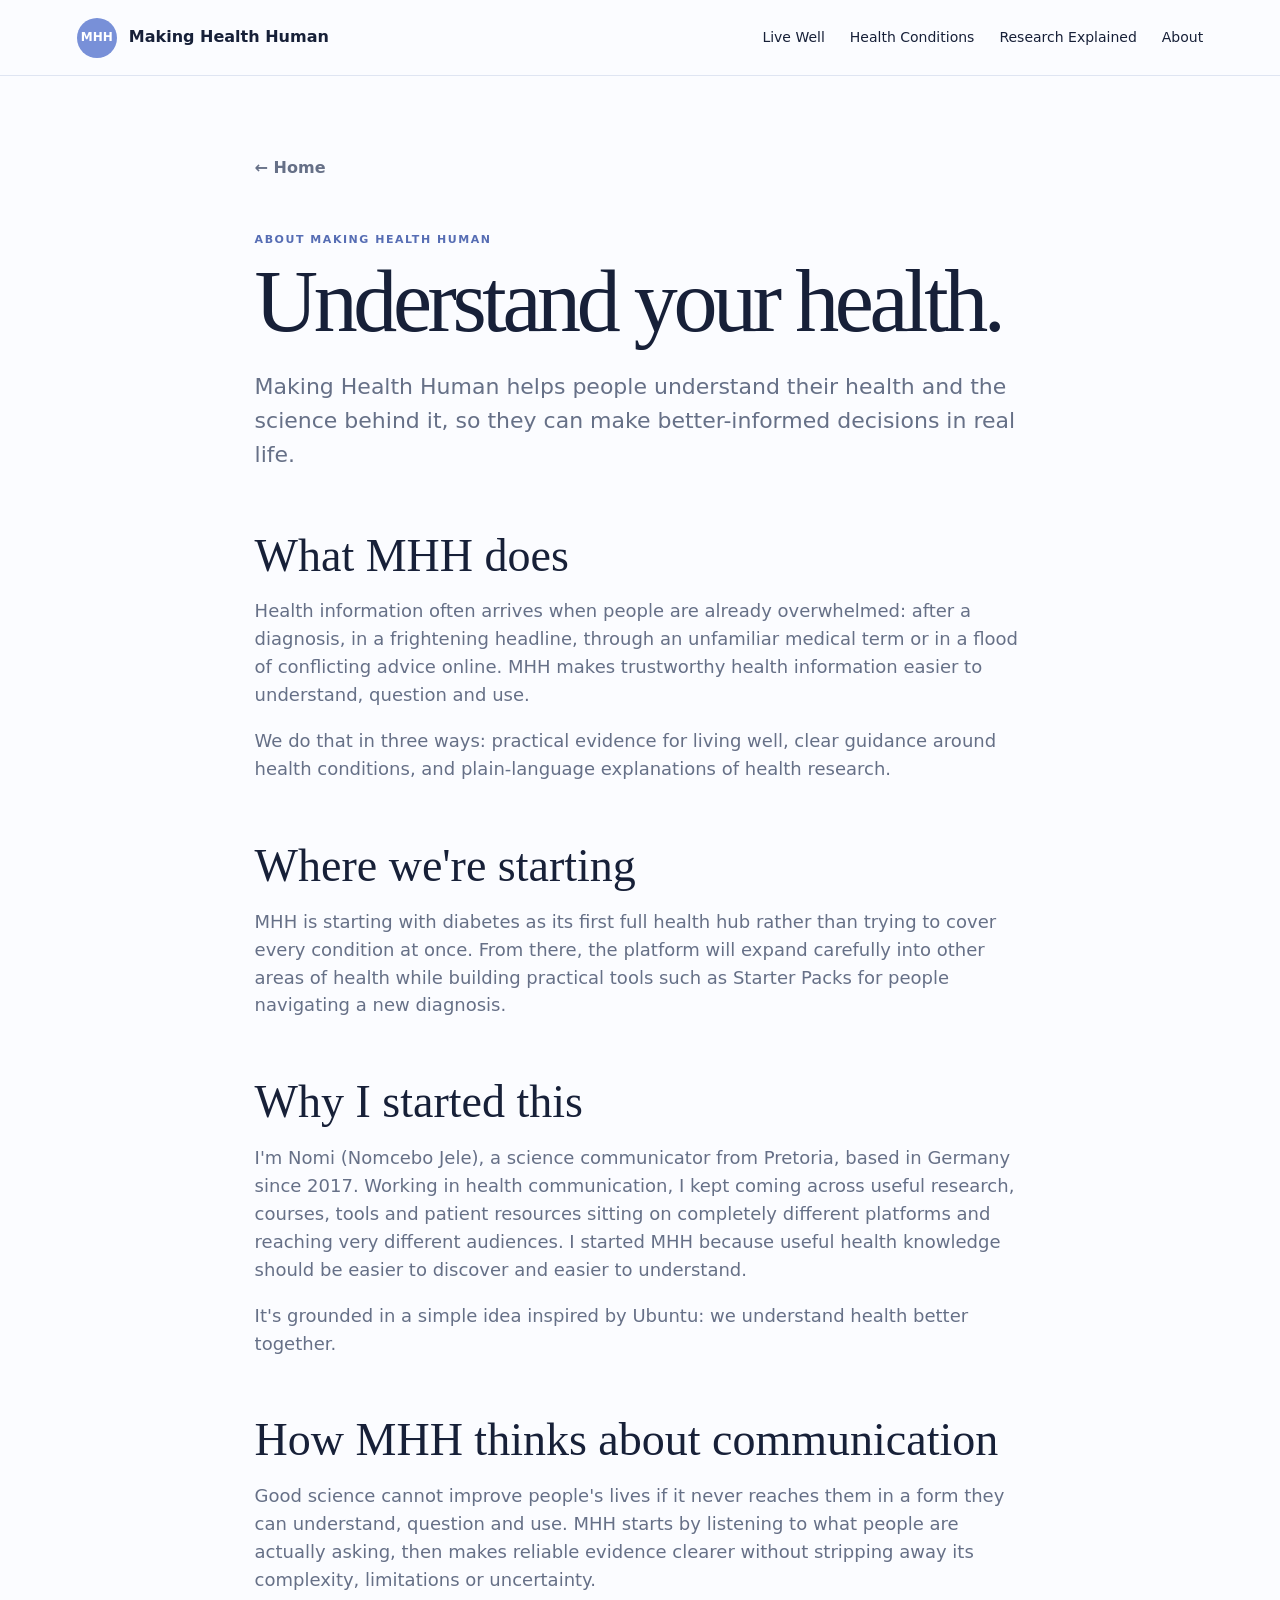
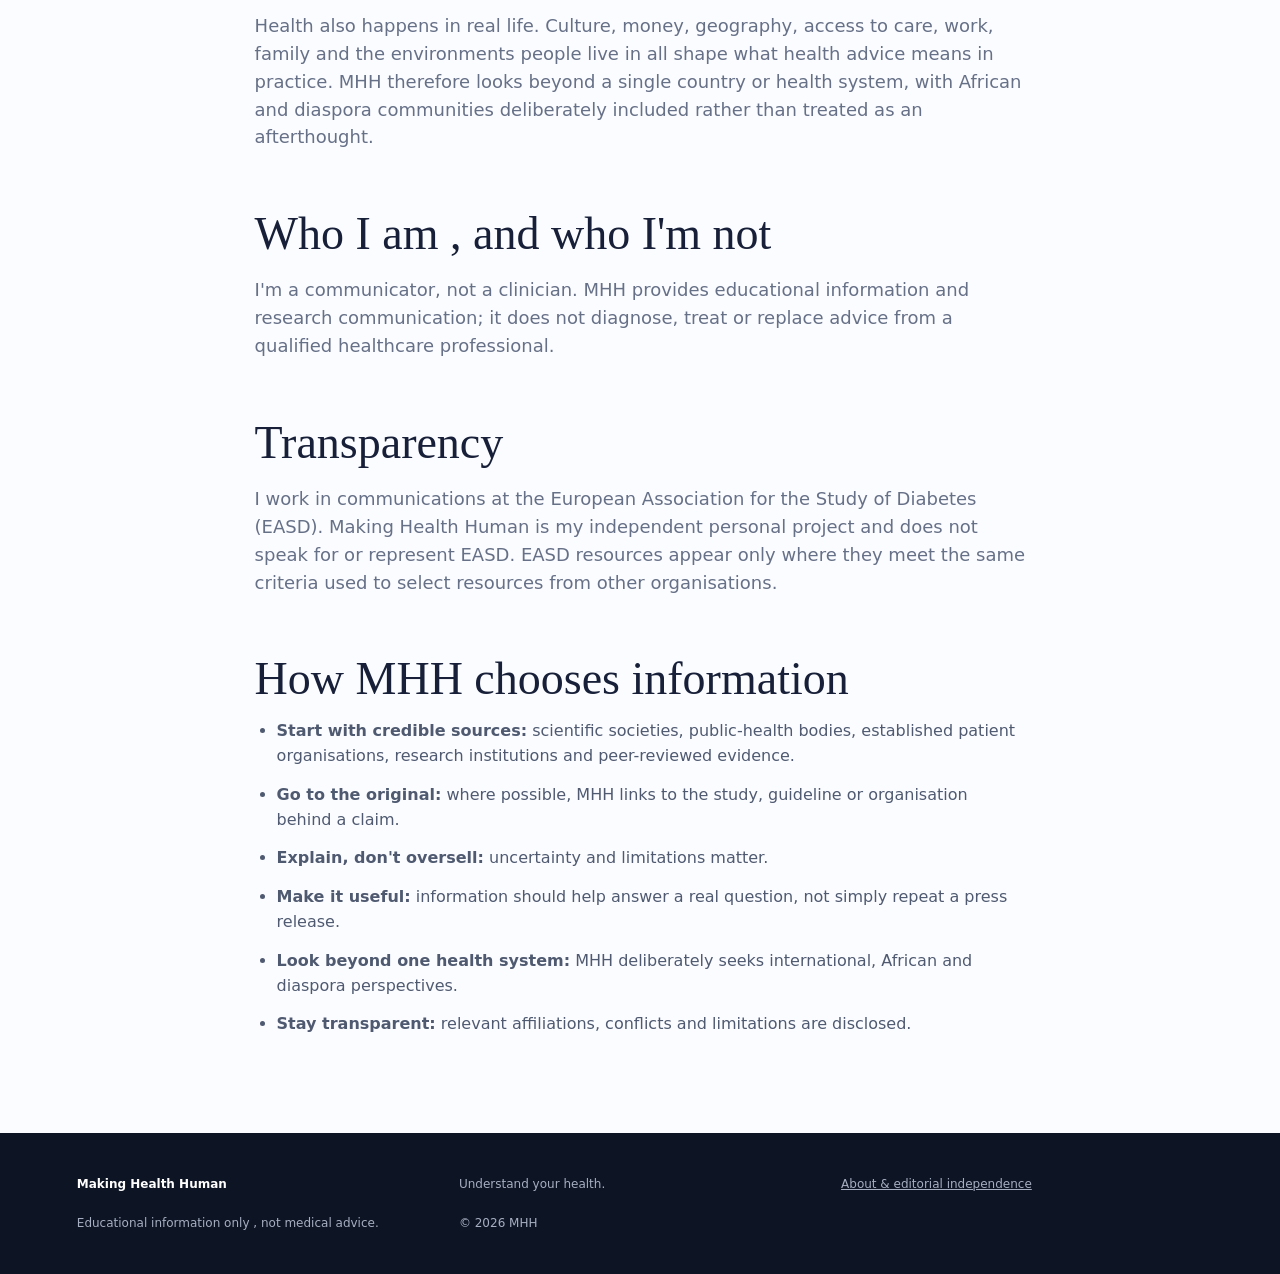
==== commit 724d9f42: "Remove em dashes and update MHH website metadata" ====
--- a/about.html
+++ b/about.html
@@ -1,9 +1,9 @@
-<!doctype html><html lang="en"><head><meta charset="utf-8"><meta name="viewport" content="width=device-width,initial-scale=1"><title>About Making Health Human | MHH</title><meta name="description" content="Making Health Human helps people understand their health and the science behind it with clear, trustworthy information for real life."><meta name="robots" content="index,follow"><link rel="canonical" href="https://nomcebo12-ux.github.io/making-health-human/about.html"><meta property="og:type" content="website"><meta property="og:title" content="About Making Health Human | MHH"><meta property="og:description" content="Clear, trustworthy health information for real life."><meta property="og:url" content="https://nomcebo12-ux.github.io/making-health-human/about.html"><meta property="og:site_name" content="Making Health Human"><link rel="stylesheet" href="styles.css"></head><body><header><a class="brand" href="index.html"><b>MHH</b> Making Health Human</a><nav><a href="index.html#live-well">Live Well</a><a href="index.html#conditions">Health Conditions</a><a href="index.html#research">Research Explained</a><a href="about.html">About</a></nav></header><main><section class="article about-page"><a href="index.html">← Home</a><small>ABOUT MAKING HEALTH HUMAN</small><h1>Understand your health.</h1><p class="dek">Making Health Human helps people understand their health and the science behind it, so they can make better-informed decisions in real life.</p>
+<!doctype html><html lang="en"><head><meta charset="utf-8"><meta name="viewport" content="width=device-width,initial-scale=1"><title>About Making Health Human | MHH</title><meta name="description" content="Making Health Human helps people understand their health and the science behind it with clear, trustworthy information for real life."><meta name="robots" content="index,follow"><link rel="canonical" href="https://making-health-human.pages.dev/about.html"><meta property="og:type" content="website"><meta property="og:title" content="About Making Health Human | MHH"><meta property="og:description" content="Clear, trustworthy health information for real life."><meta property="og:url" content="https://making-health-human.pages.dev/about.html"><meta property="og:site_name" content="Making Health Human"><link rel="stylesheet" href="styles.css"></head><body><header><a class="brand" href="index.html"><b>MHH</b> Making Health Human</a><nav><a href="index.html#live-well">Live Well</a><a href="index.html#conditions">Health Conditions</a><a href="index.html#research">Research Explained</a><a href="about.html">About</a></nav></header><main><section class="article about-page"><a href="index.html">← Home</a><small>ABOUT MAKING HEALTH HUMAN</small><h1>Understand your health.</h1><p class="dek">Making Health Human helps people understand their health and the science behind it, so they can make better-informed decisions in real life.</p>
 <h2>What MHH does</h2><p>Health information often arrives when people are already overwhelmed: after a diagnosis, in a frightening headline, through an unfamiliar medical term or in a flood of conflicting advice online. MHH makes trustworthy health information easier to understand, question and use.</p><p>We do that in three ways: practical evidence for living well, clear guidance around health conditions, and plain-language explanations of health research.</p>
 <h2>Where we're starting</h2><p>MHH is starting with diabetes as its first full health hub rather than trying to cover every condition at once. From there, the platform will expand carefully into other areas of health while building practical tools such as Starter Packs for people navigating a new diagnosis.</p>
 <h2>Why I started this</h2><p>I'm Nomi (Nomcebo Jele), a science communicator from Pretoria, based in Germany since 2017. Working in health communication, I kept coming across useful research, courses, tools and patient resources sitting on completely different platforms and reaching very different audiences. I started MHH because useful health knowledge should be easier to discover and easier to understand.</p><p>It's grounded in a simple idea inspired by Ubuntu: we understand health better together.</p>
 <h2>How MHH thinks about communication</h2><p>Good science cannot improve people's lives if it never reaches them in a form they can understand, question and use. MHH starts by listening to what people are actually asking, then makes reliable evidence clearer without stripping away its complexity, limitations or uncertainty.</p><p>Health also happens in real life. Culture, money, geography, access to care, work, family and the environments people live in all shape what health advice means in practice. MHH therefore looks beyond a single country or health system, with African and diaspora communities deliberately included rather than treated as an afterthought.</p>
-<h2>Who I am — and who I'm not</h2><p>I'm a communicator, not a clinician. MHH provides educational information and research communication; it does not diagnose, treat or replace advice from a qualified healthcare professional.</p>
+<h2>Who I am ,  and who I'm not</h2><p>I'm a communicator, not a clinician. MHH provides educational information and research communication; it does not diagnose, treat or replace advice from a qualified healthcare professional.</p>
 <h2>Transparency</h2><p>I work in communications at the European Association for the Study of Diabetes (EASD). Making Health Human is my independent personal project and does not speak for or represent EASD. EASD resources appear only where they meet the same criteria used to select resources from other organisations.</p>
 <h2>How MHH chooses information</h2><ul class="clean-list"><li><strong>Start with credible sources:</strong> scientific societies, public-health bodies, established patient organisations, research institutions and peer-reviewed evidence.</li><li><strong>Go to the original:</strong> where possible, MHH links to the study, guideline or organisation behind a claim.</li><li><strong>Explain, don't oversell:</strong> uncertainty and limitations matter.</li><li><strong>Make it useful:</strong> information should help answer a real question, not simply repeat a press release.</li><li><strong>Look beyond one health system:</strong> MHH deliberately seeks international, African and diaspora perspectives.</li><li><strong>Stay transparent:</strong> relevant affiliations, conflicts and limitations are disclosed.</li></ul>
-</section></main><footer><b>Making Health Human</b><span>Understand your health.</span><span><a href="about.html">About & editorial independence</a></span><span>Educational information only — not medical advice.</span><span>© 2026 MHH</span></footer></body></html>+</section></main><footer><b>Making Health Human</b><span>Understand your health.</span><span><a href="about.html">About & editorial independence</a></span><span>Educational information only ,  not medical advice.</span><span>© 2026 MHH</span></footer></body></html>
--- a/styles.css
+++ b/styles.css
@@ -1,6 +1,4 @@
-:root{--blue:#7890d8;--ink:#172038;--muted:#667087;--paper:#fbfcff;--pale:#eff3fb;--line:#dfe5f2;--dark:#11182a}*{box-sizing:border-box}html{scroll-behavior:smooth}body{margin:0;background:var(--paper);color:var(--ink);font:16px/1.55 Inter,system-ui,-apple-system,sans-serif}a{color:inherit;text-decoration:none}header{height:76px;padding:0 6vw;display:flex;align-items:center;justify-content:space-between;border-bottom:1px solid var(--line);background:#fbfcfff2;position:sticky;top:0;z-index:5;backdrop-filter:blur(10px)}.brand{display:flex;gap:12px;align-items:center;font-weight:700}.brand b{background:var(--blue);color:white;width:40px;height:40px;border-radius:50%;display:grid;place-items:center;font-size:12px}nav{display:flex;gap:25px;font-size:14px}section{padding:95px 7vw}.hero{min-height:650px;display:flex;flex-direction:column;justify-content:center;background:radial-gradient(circle at 80% 25%,#dce4fa,transparent 30%)}small,.card span,.resource span{display:block;color:#566db4;font-size:11px;font-weight:800;letter-spacing:.14em;margin-bottom:12px}h1,h2,h3{font-family:Georgia,serif;font-weight:500}.hero h1,.topic h1,.article h1{font-size:clamp(58px,9vw,120px);line-height:.88;letter-spacing:-.05em;margin:15px 0 30px}.hero h1 em{color:var(--blue);font-weight:400}.hero>p,.topic>p,.article>p{font-size:21px;color:var(--muted);max-width:720px}.btn{display:inline-block;background:var(--ink);color:white;border-radius:999px;padding:13px 19px;font-weight:700;width:max-content;margin-top:20px}h2{font-size:clamp(38px,5vw,64px);line-height:1.02;margin:10px 0 40px}.grid{display:grid;grid-template-columns:repeat(3,1fr);gap:15px}.card,.resource{background:white;border:1px solid var(--line);border-radius:20px;padding:28px;min-height:290px}.card h3,.resource h3,.four h3{font-size:29px;line-height:1.08;margin:25px 0 12px}.card p,.resource p,.four p{color:var(--muted)}.card.live,.resource.live{border-color:#b9c6eb}.card.live:hover,.resource.live:hover{transform:translateY(-4px);box-shadow:0 18px 45px #3549781a}.pale{background:var(--pale)}.four{display:grid;grid-template-columns:repeat(4,1fr);gap:14px}.four article{background:white;border-radius:18px;padding:27px;min-height:230px}.four b{font-size:11px;color:#566db4}.about{background:#dfe6f8;display:grid;grid-template-columns:1fr 1fr;gap:70px}.about p{font-size:19px}.topic{background:linear-gradient(135deg,#eef2fc,#fbfcff)}.topic>a,.article>a{display:block;margin-bottom:50px;color:var(--muted);font-weight:700}.chips{display:flex;gap:8px;flex-wrap:wrap;margin-top:30px}.chips a{background:white;border:1px solid var(--line);border-radius:999px;padding:8px 12px;font-size:13px;font-weight:700}.resources{display:grid;grid-template-columns:1fr 1fr;gap:15px}.resource{display:flex;flex-direction:column}.resource i{font-size:12px;color:var(--muted);margin-top:auto}.dark{background:var(--dark);color:white}.dark>p{color:#aeb8cc;max-width:700px}.darkcard{background:#1c2539;border-color:#303b54;color:white}.darkcard p,.darkcard i{color:#aeb8cc}.note{background:var(--pale);border-radius:18px;padding:30px;max-width:900px}.note p{color:var(--muted)}.article{max-width:1100px}.coming{margin-top:55px;background:var(--pale);border-radius:22px;padding:45px;max-width:800px}.coming h2{font-size:40px;margin-bottom:15px}footer{background:#0d1424;color:white;padding:42px 6vw;display:grid;grid-template-columns:1fr 1fr 1fr;gap:20px;font-size:12px}footer span{color:#a6afc1}@media(max-width:800px){nav{display:none}section{padding:65px 24px}.hero{min-height:560px}.grid,.resources,.four,.about{grid-template-columns:1fr}.card{min-height:250px}.about{gap:15px}.coming{padding:30px 24px}footer{grid-template-columns:1fr}}
-.section-intro{font-size:18px;color:var(--muted);max-width:760px;margin:-22px 0 36px}.resource-grid{display:grid;grid-template-columns:repeat(2,1fr);gap:15px}.resource-grid .resource{min-height:360px}.resource strong{margin-top:auto;padding-top:20px;font-size:14px}.global{background:#e5ebfa}.world-grid{display:grid;grid-template-columns:repeat(3,1fr);gap:12px}.world-card{background:white;border-radius:20px;padding:22px;min-height:285px;display:flex;flex-direction:column;border:1px solid #d7def0}.world-card>b{width:48px;height:48px;border-radius:50%;background:var(--ink);color:white;display:grid;place-items:center;font-size:12px}.world-card>span{font-size:10px;font-weight:800;letter-spacing:.12em;color:#6574a0;margin-top:22px}.world-card h3{font-size:24px;margin:8px 0}.world-card p{color:var(--muted);font-size:14px}.world-card strong{font-size:13px;margin-top:auto}.editorial-note{margin-top:24px;background:#f8faff;border:1px solid #d3dcf2;border-radius:16px;padding:20px;color:#58637c;max-width:980px}.text-link{display:inline-block;margin-top:18px;font-weight:800;color:#314d9d}.voices{background:#f8f5ef}.explainer{padding:80px 7vw;max-width:950px;margin:auto}.explainer h1,.about-page h1{font-size:clamp(48px,7vw,88px)}.explainer h2,.about-page h2{font-size:clamp(30px,4vw,46px);margin:60px 0 16px}.explainer p,.about-page p{font-size:18px;max-width:800px}.dek{font-size:22px!important;color:var(--muted);margin-bottom:45px}.africa-callout{background:#e7ecfa;border-radius:24px;padding:38px;margin:60px 0}.clean-list{max-width:800px;padding-left:22px}.clean-list li{margin:14px 0;color:#4f5a71}.source-box{border-top:1px solid var(--line);margin-top:65px;padding-top:30px}.source-box .tiny{font-size:12px;color:var(--muted)}.about-page{padding:80px 7vw;max-width:950px;margin:auto}footer a{text-decoration:underline}.spotlight-head{display:flex;justify-content:space-between;gap:25px;align-items:end;margin-bottom:34px}.spotlight-head h2{margin-bottom:0}.spotlight-month{background:var(--ink);color:white;border-radius:999px;padding:9px 14px;font-size:11px;font-weight:800;letter-spacing:.12em}.all-countries{margin-top:30px}.all-countries summary{cursor:pointer;font-weight:800}.all-countries .world-grid{margin-top:20px}.whats-new{background:#f8f5ef}.news-grid{display:grid;grid-template-columns:repeat(2,1fr);gap:15px}.news-card{background:white;border:1px solid #e3ded5;border-radius:20px;padding:28px;display:flex;flex-direction:column;min-height:300px}.news-card span{font-size:11px;font-weight:800;letter-spacing:.12em;color:#7b6651}.news-card h3{font-size:30px;line-height:1.08;margin:20px 0 12px}.news-card p{color:var(--muted)}.news-card strong{margin-top:auto}.summary-source{background:#eef2fc;border-radius:18px;padding:22px 25px;margin:30px 0 45px;display:grid;gap:5px}.summary-source span{color:var(--muted)}.mhh-infographic{padding:45px 0}.summary-five{display:grid;grid-template-columns:repeat(2,1fr);gap:14px}.summary-five article{background:#f2f5fb;border:1px solid var(--line);border-radius:20px;padding:25px}.summary-five article:last-child{grid-column:1/-1}.summary-five article>b{display:grid;place-items:center;width:42px;height:42px;border-radius:50%;background:var(--blue);color:white;font-size:12px}.summary-five h3{font-size:26px;margin:18px 0 8px}.summary-five p{font-size:15px;color:var(--muted)}
-/* v0.5 human, prevention, movement */
-.human-photo-band{padding:0;display:grid;grid-template-columns:1.25fr .75fr;background:var(--dark);color:white;min-height:560px}.human-photo-band img{width:100%;height:100%;min-height:560px;object-fit:cover}.human-photo-band>div{padding:70px 6vw;display:flex;flex-direction:column;justify-content:center}.human-photo-band h2{font-size:clamp(44px,4vw,70px);margin:10px 0 24px}.human-photo-band p{color:#c6cedd;font-size:19px}.human-photo-band>div>span,.movement-photo span{font-size:10px;color:#98a3b8;margin-top:20px}.prevention{background:#f3f6ed}.split-intro{display:grid;grid-template-columns:1fr 1fr;gap:70px;align-items:end;margin-bottom:45px}.split-intro h2{margin-bottom:0}.split-intro>p{font-size:18px;color:var(--muted);max-width:650px}.movement-section{display:grid;grid-template-columns:1fr 1fr;padding:0;background:#e9eef9;min-height:650px}.movement-photo{position:relative}.movement-photo img{width:100%;height:100%;min-height:650px;object-fit:cover}.movement-photo span{position:absolute;bottom:14px;left:18px;background:#11182acc;color:white;padding:5px 8px;border-radius:5px}.movement-copy{padding:80px 7vw;display:flex;flex-direction:column;justify-content:center}.movement-copy h2{margin:8px 0 25px}.movement-copy>p{font-size:19px;color:var(--muted)}.movement-links{display:grid;gap:10px;margin:25px 0}.movement-links a{background:white;border-radius:16px;padding:18px 20px}.movement-links b,.movement-links span{display:block}.movement-links span{font-size:13px;color:var(--muted);margin-top:4px}.tiny-note{font-size:13px!important}.newsletter{background:var(--blue);color:white;display:grid;grid-template-columns:1fr auto;gap:45px;align-items:center}.newsletter h2{margin:8px 0 15px}.newsletter p{color:#eef1fb;max-width:680px}.newsletter .btn{background:white;color:var(--ink);margin:0;white-space:nowrap}
+:root{--blue:#7890d8;--ink:#172038;--muted:#667087;--paper:#fbfcff;--pale:#eff3fb;--line:#dfe5f2;--dark:#11182a}*{box-sizing:border-box}html{scroll-behavior:smooth}body{margin:0;background:var(--paper);color:var(--ink);font:16px/1.55 Inter,system-ui,-apple-system,sans-serif}a{color:inherit;text-decoration:none}header{height:76px;padding:0 6vw;display:flex;align-items:center;justify-content:space-between;border-bottom:1px solid var(--line);background:#fbfcfff2;position:sticky;top:0;z-index:5;backdrop-filter:blur(10px)}.brand{display:flex;gap:12px;align-items:center;font-weight:700}.brand b{background:var(--blue);color:white;width:40px;height:40px;border-radius:50%;display:grid;place-items:center;font-size:12px}nav{display:flex;gap:25px;font-size:14px}section{padding:90px 7vw}small,.card span,.resource span{display:block;color:#566db4;font-size:11px;font-weight:800;letter-spacing:.14em;margin-bottom:12px}h1,h2,h3{font-family:Georgia,serif;font-weight:500}h2{font-size:clamp(38px,5vw,64px);line-height:1.02;margin:10px 0 36px}.btn{display:inline-block;background:var(--ink);color:white;border-radius:999px;padding:13px 19px;font-weight:700;width:max-content;margin-top:20px}.text-link{display:inline-block;margin-top:18px;font-weight:800;color:#314d9d}.hero{min-height:650px;display:flex;flex-direction:column;justify-content:center;background:radial-gradient(circle at 80% 25%,#dce4fa,transparent 30%)}.hero h1,.topic h1,.article h1{font-size:clamp(58px,9vw,120px);line-height:.88;letter-spacing:-.05em;margin:15px 0 30px}.hero h1 em{color:var(--blue);font-weight:400}.hero>p,.topic>p,.article>p{font-size:21px;color:var(--muted);max-width:760px}.grid{display:grid;grid-template-columns:repeat(3,1fr);gap:15px}.card,.resource{background:white;border:1px solid var(--line);border-radius:20px;padding:28px;min-height:290px}.card h3,.resource h3{font-size:29px;line-height:1.08;margin:25px 0 12px}.card p,.resource p{color:var(--muted)}.card strong{display:block;margin-top:20px}.card.live,.resource.live{border-color:#b9c6eb}.pale{background:var(--pale)}.about{background:#dfe6f8;display:grid;grid-template-columns:1fr 1fr;gap:70px}.about p{font-size:19px}.topic{background:linear-gradient(135deg,#eef2fc,#fbfcff)}.topic>a,.article>a{display:block;margin-bottom:50px;color:var(--muted);font-weight:700}.chips{display:flex;gap:8px;flex-wrap:wrap;margin-top:30px}.chips a{background:white;border:1px solid var(--line);border-radius:999px;padding:8px 12px;font-size:13px;font-weight:700}.resources{display:grid;grid-template-columns:1fr 1fr;gap:15px}.resource{display:flex;flex-direction:column}.resource strong{margin-top:auto;padding-top:20px;font-size:14px}.resource i{font-size:12px;color:var(--muted);margin-top:auto}.dark{background:var(--dark);color:white}.dark>p{color:#aeb8cc;max-width:760px}.darkcard{background:#1c2539;border-color:#303b54;color:white}.darkcard p,.darkcard i{color:#aeb8cc}.note{background:var(--pale);border-radius:18px;padding:30px;max-width:900px}.note p{color:var(--muted)}.article{max-width:1100px}.coming{margin-top:55px;background:var(--pale);border-radius:22px;padding:45px;max-width:800px}.coming h2{font-size:40px;margin-bottom:15px}footer{background:#0d1424;color:white;padding:42px 6vw;display:grid;grid-template-columns:1fr 1fr 1fr;gap:20px;font-size:12px}footer span{color:#a6afc1}footer a{text-decoration:underline}.section-intro{font-size:18px;color:var(--muted);max-width:760px;margin:-22px 0 36px}.resource-grid{display:grid;grid-template-columns:repeat(2,1fr);gap:15px}.resource-grid .resource{min-height:360px}.global{background:#e5ebfa}.world-grid{display:grid;grid-template-columns:repeat(3,1fr);gap:12px}.world-card{background:white;border-radius:20px;padding:22px;min-height:285px;display:flex;flex-direction:column;border:1px solid #d7def0}.world-card>b{width:48px;height:48px;border-radius:50%;background:var(--ink);color:white;display:grid;place-items:center;font-size:12px}.world-card>span{font-size:10px;font-weight:800;letter-spacing:.12em;color:#6574a0;margin-top:22px}.world-card h3{font-size:24px;margin:8px 0}.world-card p{color:var(--muted);font-size:14px}.world-card strong{font-size:13px;margin-top:auto}.editorial-note{margin-top:24px;background:#f8faff;border:1px solid #d3dcf2;border-radius:16px;padding:20px;color:#58637c;max-width:980px}.voices{background:#f8f5ef}.explainer{padding:80px 7vw;max-width:950px;margin:auto}.explainer h1,.about-page h1{font-size:clamp(48px,7vw,88px)}.explainer h2,.about-page h2{font-size:clamp(30px,4vw,46px);margin:60px 0 16px}.explainer p,.about-page p{font-size:18px;max-width:800px}.dek{font-size:22px!important;color:var(--muted);margin-bottom:45px}.africa-callout{background:#e7ecfa;border-radius:24px;padding:38px;margin:60px 0}.clean-list{max-width:800px;padding-left:22px}.clean-list li{margin:14px 0;color:#4f5a71}.source-box{border-top:1px solid var(--line);margin-top:65px;padding-top:30px}.source-box .tiny{font-size:12px;color:var(--muted)}.about-page{padding:80px 7vw;max-width:950px;margin:auto}.spotlight-head{display:flex;justify-content:space-between;gap:25px;align-items:end;margin-bottom:34px}.spotlight-head h2{margin-bottom:0}.spotlight-month{background:var(--ink);color:white;border-radius:999px;padding:9px 14px;font-size:11px;font-weight:800;letter-spacing:.12em}.all-countries{margin-top:30px}.all-countries summary{cursor:pointer;font-weight:800}.all-countries .world-grid{margin-top:20px}.whats-new{background:#f8f5ef}.news-grid{display:grid;grid-template-columns:repeat(2,1fr);gap:15px}.news-card{background:white;border:1px solid #e3ded5;border-radius:20px;padding:28px;display:flex;flex-direction:column;min-height:300px}.news-card span{font-size:11px;font-weight:800;letter-spacing:.12em;color:#7b6651}.news-card h3{font-size:30px;line-height:1.08;margin:20px 0 12px}.news-card p{color:var(--muted)}.news-card strong{margin-top:auto}.summary-source{background:#eef2fc;border-radius:18px;padding:22px 25px;margin:30px 0 45px;display:grid;gap:5px}.summary-source span{color:var(--muted)}.mhh-infographic{padding:45px 0}.summary-five{display:grid;grid-template-columns:repeat(2,1fr);gap:14px}.summary-five article{background:#f2f5fb;border:1px solid var(--line);border-radius:20px;padding:25px}.summary-five article:last-child{grid-column:1/-1}.summary-five article>b{display:grid;place-items:center;width:42px;height:42px;border-radius:50%;background:var(--blue);color:white;font-size:12px}.summary-five h3{font-size:26px;margin:18px 0 8px}.summary-five p{font-size:15px;color:var(--muted)}.human-photo-band{padding:0;display:grid;grid-template-columns:1.25fr .75fr;background:var(--dark);color:white;min-height:560px}.human-photo-band img{width:100%;height:100%;min-height:560px;object-fit:cover}.human-photo-band>div{padding:70px 6vw;display:flex;flex-direction:column;justify-content:center}.human-photo-band h2{font-size:clamp(44px,4vw,70px);margin:10px 0 24px}.human-photo-band p{color:#c6cedd;font-size:19px}.human-photo-band>div>span,.movement-photo span{font-size:10px;color:#98a3b8;margin-top:20px}.prevention{background:#f3f6ed}.split-intro{display:grid;grid-template-columns:1fr 1fr;gap:70px;align-items:end;margin-bottom:45px}.split-intro h2{margin-bottom:0}.split-intro>p{font-size:18px;color:var(--muted);max-width:650px}.movement-section{display:grid;grid-template-columns:1fr 1fr;padding:0;background:#e9eef9;min-height:650px}.movement-photo{position:relative}.movement-photo img{width:100%;height:100%;min-height:650px;object-fit:cover}.movement-photo span{position:absolute;bottom:14px;left:18px;background:#11182acc;color:white;padding:5px 8px;border-radius:5px}.movement-copy{padding:80px 7vw;display:flex;flex-direction:column;justify-content:center}.movement-copy h2{margin:8px 0 25px}.movement-copy>p{font-size:19px;color:var(--muted)}.movement-links{display:grid;gap:10px;margin:25px 0}.movement-links a{background:white;border-radius:16px;padding:18px 20px}.movement-links b,.movement-links span{display:block}.movement-links span{font-size:13px;color:var(--muted);margin-top:4px}.tiny-note{font-size:13px!important}
+/* streamlined editorial homepage */.clean-hero{min-height:600px;background:linear-gradient(135deg,#fbfcff 55%,#edf1fb)}.clean-hero>div{max-width:900px}.clean-hero p{font-size:21px;color:var(--muted);max-width:720px}.weekly-clean{padding-top:70px;padding-bottom:80px}.weekly-label{display:flex;align-items:center;justify-content:space-between;border-bottom:1px solid var(--line);padding-bottom:14px;margin-bottom:30px}.weekly-label small{margin:0}.weekly-label span{font-size:12px;color:var(--muted)}.weekly-compact{display:grid;grid-template-columns:360px 1fr;gap:50px;align-items:center;max-width:1180px}.weekly-thumb{height:260px;border-radius:18px;overflow:hidden;position:relative}.weekly-thumb img{width:100%;height:100%;object-fit:cover}.weekly-thumb span{position:absolute;bottom:8px;left:9px;background:#11182acc;color:white;padding:4px 6px;border-radius:4px;font-size:9px}.weekly-copy{padding:0}.weekly-copy h2{font-size:clamp(34px,4vw,55px);margin:8px 0 16px}.weekly-copy p{color:var(--muted);font-size:17px;max-width:700px}.home-section{background:#f5f7fb}.section-title{max-width:720px;margin-bottom:42px}.section-title h2{margin-bottom:16px}.section-title p{color:var(--muted);font-size:18px}.condition-list{border-top:1px solid #ccd5e6}.condition-row{display:grid;grid-template-columns:1.1fr 1.4fr 140px;gap:35px;align-items:center;padding:28px 0;border-bottom:1px solid #ccd5e6}.condition-row span{font-size:10px;font-weight:800;letter-spacing:.12em;color:#6074ae}.condition-row h3{font-size:30px;margin:4px 0}.condition-row p{color:var(--muted);margin:0}.condition-row strong{font-size:13px;text-align:right}.condition-row.live:hover h3{color:#405cae}.muted-row{opacity:.72}.home-split{display:grid;grid-template-columns:1fr 1fr;gap:80px}.home-split h2{margin-bottom:0}.home-split>div>p{font-size:19px;color:var(--muted);max-width:650px}.inline-topics{display:flex;gap:8px;flex-wrap:wrap;margin-top:26px}.inline-topics span{border:1px solid var(--line);border-radius:999px;padding:8px 12px;font-size:13px}.research-home{background:var(--dark);color:white;display:grid;grid-template-columns:1fr 1fr;gap:80px}.research-home h2{margin-bottom:20px}.research-home>div>p{color:#aeb8cc;font-size:18px}.research-links{border-top:1px solid #354057}.research-links a{display:grid;grid-template-columns:1fr auto;gap:8px;padding:22px 0;border-bottom:1px solid #354057}.research-links span{grid-column:1/-1;color:#9cb0ef;font-size:10px;font-weight:800;letter-spacing:.12em}.research-links b{font-family:Georgia,serif;font-size:23px;font-weight:500}.research-links strong{font-size:12px;align-self:center}.starter-strip{background:#edf1fb;text-align:center;padding-top:75px;padding-bottom:75px}.starter-strip h2{max-width:800px;margin:10px auto 18px}.starter-strip p{max-width:700px;margin:0 auto 12px;color:var(--muted);font-size:18px}.starter-strip>b{font-size:13px}.home-about{padding-top:75px;padding-bottom:75px}
 @media(min-width:1000px){.explainer{max-width:1440px;padding:90px 6vw 120px}.explainer>h1{font-size:clamp(72px,7vw,112px);max-width:1180px;line-height:.92;letter-spacing:-.045em}.explainer>.dek{font-size:27px!important;max-width:900px}.explainer>.summary-source{max-width:none;grid-template-columns:180px 1fr;align-items:center;padding:28px 34px}.mhh-infographic{margin:55px -2vw;padding:64px 2vw;background:linear-gradient(135deg,#eef2fc,#f8faff 55%,#eef4fb);border-radius:32px}.mhh-infographic>h2{font-size:64px}.summary-five{grid-template-columns:repeat(3,1fr);gap:18px}.summary-five article{min-height:300px;padding:32px}.summary-five article:last-child{grid-column:auto}.summary-five h3{font-size:31px}.explainer>h2,.explainer>.africa-callout,.explainer>.source-box,.explainer>.clean-list,.explainer>p:not(.dek){max-width:1000px}}@media(min-width:1300px){.summary-five{grid-template-columns:repeat(5,1fr)}.summary-five article{min-height:355px}.summary-five h3{font-size:27px}}
-@media(max-width:800px){.resource-grid,.world-grid,.news-grid,.summary-five,.split-intro,.human-photo-band,.movement-section,.newsletter{grid-template-columns:1fr}.resource-grid .resource{min-height:300px}.spotlight-head{display:block}.spotlight-month{display:inline-block;margin-top:14px}.human-photo-band img{min-height:360px}.human-photo-band>div{padding:55px 24px}.movement-photo img{min-height:420px}.movement-copy{padding:55px 24px}.newsletter{gap:20px}.explainer{max-width:none}.mhh-infographic{padding:35px 0}.summary-five article{min-height:auto}.summary-five article:last-child{grid-column:auto}}+@media(max-width:800px){header{height:68px;padding:0 20px}.brand{font-size:14px}.brand b{width:36px;height:36px}nav{display:none}section{padding:56px 22px}.hero{min-height:510px}.hero h1,.topic h1,.article h1{font-size:clamp(52px,16vw,72px)}.clean-hero{min-height:500px;padding-top:70px;padding-bottom:70px}.clean-hero p{font-size:18px}.grid,.resources,.about,.resource-grid,.world-grid,.news-grid,.summary-five,.split-intro,.human-photo-band,.movement-section,.home-split,.research-home{grid-template-columns:1fr}.weekly-clean{padding-top:48px;padding-bottom:55px}.weekly-label{margin-bottom:22px}.weekly-compact{grid-template-columns:1fr;gap:22px}.weekly-thumb{height:180px;border-radius:14px}.weekly-copy h2{font-size:35px}.weekly-copy p{font-size:16px}.condition-row{grid-template-columns:1fr;padding:22px 0;gap:8px}.condition-row h3{font-size:27px}.condition-row p{font-size:15px}.condition-row strong{text-align:left;margin-top:4px}.home-split,.research-home{gap:30px}.research-links b{font-size:21px}.starter-strip{text-align:left}.starter-strip h2,.starter-strip p{margin-left:0}.about{gap:18px}.card{min-height:250px}.coming{padding:30px 24px}footer{grid-template-columns:1fr;padding:36px 22px}.resource-grid .resource{min-height:300px}.spotlight-head{display:block}.spotlight-month{display:inline-block;margin-top:14px}.human-photo-band img{min-height:300px;max-height:360px}.human-photo-band>div{padding:45px 22px}.movement-photo img{min-height:360px}.movement-copy{padding:48px 22px}.explainer{max-width:none}.mhh-infographic{padding:35px 0}.summary-five article{min-height:auto}.summary-five article:last-child{grid-column:auto}}
